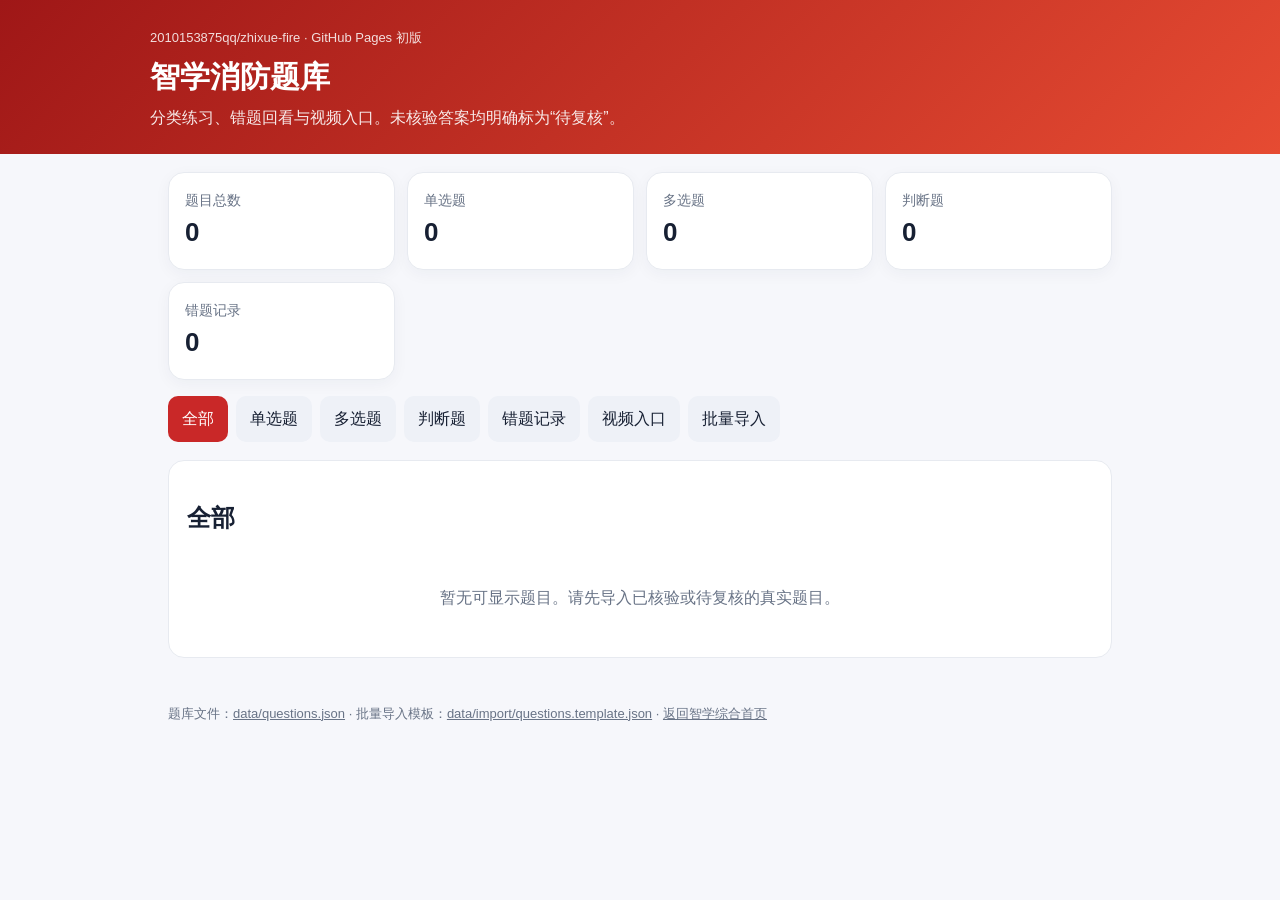
==== index.html @ 84ac68a2 "Create initial fire study GitHub Pages app" ====
<!doctype html>
<html lang="zh-CN"><head><meta charset="utf-8"><meta name="viewport" content="width=device-width,initial-scale=1,viewport-fit=cover"><title>智学消防题库</title>
<style>:root{--bg:#f6f7fb;--card:#fff;--ink:#172033;--muted:#687386;--brand:#c92828;--line:#e7eaf0;--ok:#13795b;--warn:#9a5b00}*{box-sizing:border-box}body{margin:0;background:var(--bg);color:var(--ink);font:16px/1.6 -apple-system,BlinkMacSystemFont,"Segoe UI","PingFang SC",sans-serif}header{background:linear-gradient(135deg,#9f1717,#e64b32);color:#fff;padding:28px 18px 24px}header .wrap,main{max-width:980px;margin:auto}.eyebrow{font-size:13px;opacity:.85}h1{margin:4px 0;font-size:30px}header p{margin:4px 0 0;opacity:.9}main{padding:18px}.grid{display:grid;grid-template-columns:repeat(auto-fit,minmax(180px,1fr));gap:12px}.card{background:var(--card);border:1px solid var(--line);border-radius:16px;padding:16px;box-shadow:0 4px 16px #1b27420b}.stat{font-size:26px;font-weight:700}.muted{color:var(--muted);font-size:14px}nav{display:flex;flex-wrap:wrap;gap:8px;margin:16px 0}button,.button{border:0;border-radius:10px;padding:10px 14px;background:#eef1f7;color:var(--ink);cursor:pointer;text-decoration:none;font:inherit}button.active,.button.primary{background:var(--brand);color:#fff}button:disabled{opacity:.55;cursor:not-allowed}section{margin-top:18px}.panel{background:var(--card);border:1px solid var(--line);border-radius:16px;padding:18px}.q{border-top:1px solid var(--line);padding:16px 0}.q:first-child{border-top:0}.badge{display:inline-block;border-radius:99px;padding:2px 9px;font-size:12px;background:#fff3df;color:var(--warn);margin-right:6px}.answer{margin-top:8px;color:var(--ok)}.empty{text-align:center;padding:28px;color:var(--muted)}footer{max-width:980px;margin:28px auto;padding:0 18px 30px;color:var(--muted);font-size:13px}a{color:inherit}.notice{background:#fff8e8;border:1px solid #f3dba1;border-radius:12px;padding:12px;font-size:14px}</style></head>
<body><header><div class="wrap"><div class="eyebrow">2010153875qq/zhixue-fire · GitHub Pages 初版</div><h1>智学消防题库</h1><p>分类练习、错题回看与视频入口。未核验答案均明确标为“待复核”。</p></div></header>
<main><div class="grid" id="stats"></div><nav id="nav"></nav><section id="content"></section></main>
<footer>题库文件：<a href="data/questions.json">data/questions.json</a> · 批量导入模板：<a href="data/import/questions.template.json">data/import/questions.template.json</a> · <a href="../zhixue/">返回智学综合首页</a></footer>
<script>
const KEY='zhixue_fire_questions',WRONG='zhixue_fire_wrong';const categories=[['all','全部'],['single','单选题'],['multiple','多选题'],['judge','判断题']];let questions=[],wrong=new Set(JSON.parse(localStorage.getItem(WRONG)||'[]')),mode='all';const typeLabel={single:'单选题',multiple:'多选题',judge:'判断题'};
async function load(){try{const r=await fetch('data/questions.json');const d=await r.json();questions=d.questions||[];localStorage.setItem(KEY,JSON.stringify(questions))}catch(e){questions=JSON.parse(localStorage.getItem(KEY)||'[]')}render()}
function render(){document.getElementById('stats').innerHTML=[['题目总数',questions.length],['单选题',questions.filter(q=>q.type==='single').length],['多选题',questions.filter(q=>q.type==='multiple').length],['判断题',questions.filter(q=>q.type==='judge').length],['错题记录',wrong.size]].map(x=>'<div class="card"><div class="muted">'+x[0]+'</div><div class="stat">'+x[1]+'</div></div>').join('');
document.getElementById('nav').innerHTML=categories.map(x=>'<button class="'+(mode===x[0]?'active':'')+'" data-mode="'+x[0]+'">'+x[1]+'</button>').join('')+'<button class="'+(mode==='wrong'?'active':'')+'" data-mode="wrong">错题记录</button><button class="'+(mode==='video'?'active':'')+'" data-mode="video">视频入口</button><button class="'+(mode==='import'?'active':'')+'" data-mode="import">批量导入</button>';
document.querySelectorAll('[data-mode]').forEach(b=>b.onclick=()=>{mode=b.dataset.mode;render()});const c=document.getElementById('content');if(mode==='video'){c.innerHTML='<div class="panel"><h2>视频入口</h2><p class="muted">视频文件尚未随本仓库导入。后续可将 MP4 放入 <code>videos/</code>，再在 <code>data/questions.json</code> 的 <code>videos</code> 数组登记标题和路径。</p><a class="button primary" href="videos/">打开视频目录</a></div>';return}if(mode==='import'){c.innerHTML='<div class="panel"><h2>批量导入位置</h2><p>请按模板准备 JSON，再替换仓库中的 <code>data/questions.json</code>。浏览器端暂不自动覆盖线上文件。</p><div class="notice">答案字段请使用 <code>answerStatus: "verified"</code> 或 <code>"pending_review"</code>。只有经过核验的答案才能标记 verified。</div><p><a class="button primary" href="data/import/questions.template.json">下载 JSON 模板</a></p></div>';return}let list=mode==='wrong'?questions.filter(q=>wrong.has(q.id)):mode==='all'?questions:questions.filter(q=>q.type===mode);c.innerHTML='<div class="panel"><h2>'+(mode==='wrong'?'错题记录':categories.find(x=>x[0]===mode)[1])+'</h2>'+(list.length?list.map(card).join(''):'<div class="empty">暂无可显示题目。请先导入已核验或待复核的真实题目。</div>')+'</div>';document.querySelectorAll('[data-wrong]').forEach(b=>b.onclick=()=>{const id=b.dataset.wrong;if(wrong.has(id))wrong.delete(id);else wrong.add(id);localStorage.setItem(WRONG,JSON.stringify([...wrong]));render()})}
function card(q){const status=q.answerStatus==='verified'?'<span class="badge" style="background:#e7f6ef;color:#13795b">已核验</span>':'<span class="badge">待复核</span>';const ans=q.answer?'<div class="answer">当前答案：'+q.answer+'（'+(q.answerStatus==='verified'?'已核验':'待复核，不能视为正式标准答案')+'）</div>':'<div class="muted">答案：未提供</div>';return '<article class="q"><div>'+status+'<span class="badge">'+(typeLabel[q.type]||'未分类')+'</span><strong>'+escapeHtml(q.question)+'</strong></div><div class="muted">'+(q.options||[]).map(escapeHtml).join('　')+'</div>'+ans+'<button data-wrong="'+q.id+'">'+(wrong.has(q.id)?'移出错题':'记为错题')+'</button></article>'}
function escapeHtml(s){return String(s||'').replace(/[&<>"']/g,m=>({'&':'&amp;','<':'&lt;','>':'&gt;','"':'&quot;',"'":'&#39;'}[m]))}load();
</script></body></html>
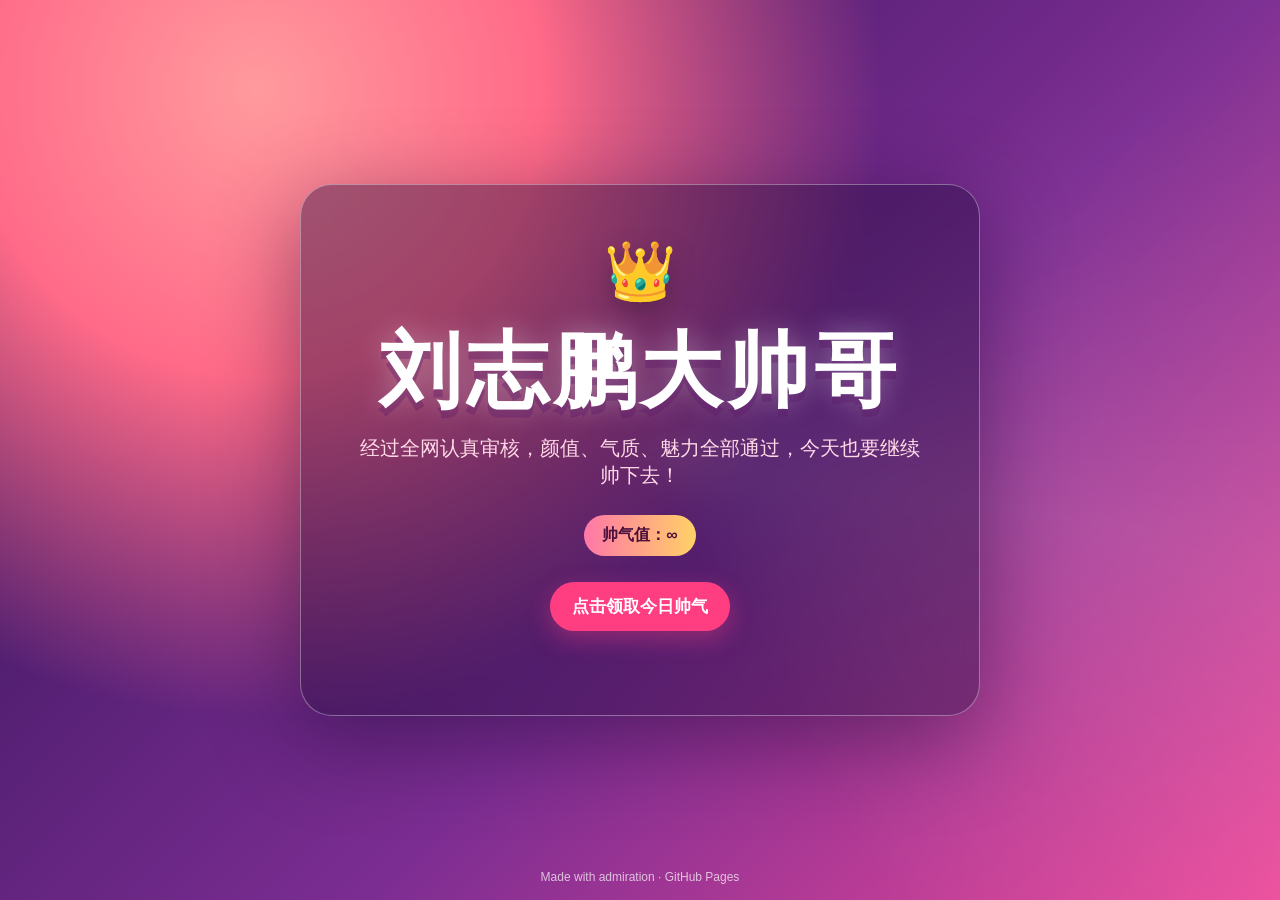
==== commit 125fc312: "Create Liu Zhipeng handsome landing page" ====
--- a/index.html
+++ b/index.html
@@ -1,15 +1,40 @@
 <!doctype html>
-<html lang="zh-CN"><head><meta charset="utf-8"><meta name="viewport" content="width=device-width,initial-scale=1,viewport-fit=cover"><title>智学消防题库</title>
-<style>:root{--bg:#f6f7fb;--card:#fff;--ink:#172033;--muted:#687386;--brand:#c92828;--line:#e7eaf0;--ok:#13795b;--warn:#9a5b00}*{box-sizing:border-box}body{margin:0;background:var(--bg);color:var(--ink);font:16px/1.6 -apple-system,BlinkMacSystemFont,"Segoe UI","PingFang SC",sans-serif}header{background:linear-gradient(135deg,#9f1717,#e64b32);color:#fff;padding:28px 18px 24px}header .wrap,main{max-width:980px;margin:auto}.eyebrow{font-size:13px;opacity:.85}h1{margin:4px 0;font-size:30px}header p{margin:4px 0 0;opacity:.9}main{padding:18px}.grid{display:grid;grid-template-columns:repeat(auto-fit,minmax(180px,1fr));gap:12px}.card{background:var(--card);border:1px solid var(--line);border-radius:16px;padding:16px;box-shadow:0 4px 16px #1b27420b}.stat{font-size:26px;font-weight:700}.muted{color:var(--muted);font-size:14px}nav{display:flex;flex-wrap:wrap;gap:8px;margin:16px 0}button,.button{border:0;border-radius:10px;padding:10px 14px;background:#eef1f7;color:var(--ink);cursor:pointer;text-decoration:none;font:inherit}button.active,.button.primary{background:var(--brand);color:#fff}button:disabled{opacity:.55;cursor:not-allowed}section{margin-top:18px}.panel{background:var(--card);border:1px solid var(--line);border-radius:16px;padding:18px}.q{border-top:1px solid var(--line);padding:16px 0}.q:first-child{border-top:0}.badge{display:inline-block;border-radius:99px;padding:2px 9px;font-size:12px;background:#fff3df;color:var(--warn);margin-right:6px}.answer{margin-top:8px;color:var(--ok)}.empty{text-align:center;padding:28px;color:var(--muted)}footer{max-width:980px;margin:28px auto;padding:0 18px 30px;color:var(--muted);font-size:13px}a{color:inherit}.notice{background:#fff8e8;border:1px solid #f3dba1;border-radius:12px;padding:12px;font-size:14px}</style></head>
-<body><header><div class="wrap"><div class="eyebrow">2010153875qq/zhixue-fire · GitHub Pages 初版</div><h1>智学消防题库</h1><p>分类练习、错题回看与视频入口。未核验答案均明确标为“待复核”。</p></div></header>
-<main><div class="grid" id="stats"></div><nav id="nav"></nav><section id="content"></section></main>
-<footer>题库文件：<a href="data/questions.json">data/questions.json</a> · 批量导入模板：<a href="data/import/questions.template.json">data/import/questions.template.json</a> · <a href="../zhixue/">返回智学综合首页</a></footer>
-<script>
-const KEY='zhixue_fire_questions',WRONG='zhixue_fire_wrong';const categories=[['all','全部'],['single','单选题'],['multiple','多选题'],['judge','判断题']];let questions=[],wrong=new Set(JSON.parse(localStorage.getItem(WRONG)||'[]')),mode='all';const typeLabel={single:'单选题',multiple:'多选题',judge:'判断题'};
-async function load(){try{const r=await fetch('data/questions.json');const d=await r.json();questions=d.questions||[];localStorage.setItem(KEY,JSON.stringify(questions))}catch(e){questions=JSON.parse(localStorage.getItem(KEY)||'[]')}render()}
-function render(){document.getElementById('stats').innerHTML=[['题目总数',questions.length],['单选题',questions.filter(q=>q.type==='single').length],['多选题',questions.filter(q=>q.type==='multiple').length],['判断题',questions.filter(q=>q.type==='judge').length],['错题记录',wrong.size]].map(x=>'<div class="card"><div class="muted">'+x[0]+'</div><div class="stat">'+x[1]+'</div></div>').join('');
-document.getElementById('nav').innerHTML=categories.map(x=>'<button class="'+(mode===x[0]?'active':'')+'" data-mode="'+x[0]+'">'+x[1]+'</button>').join('')+'<button class="'+(mode==='wrong'?'active':'')+'" data-mode="wrong">错题记录</button><button class="'+(mode==='video'?'active':'')+'" data-mode="video">视频入口</button><button class="'+(mode==='import'?'active':'')+'" data-mode="import">批量导入</button>';
-document.querySelectorAll('[data-mode]').forEach(b=>b.onclick=()=>{mode=b.dataset.mode;render()});const c=document.getElementById('content');if(mode==='video'){c.innerHTML='<div class="panel"><h2>视频入口</h2><p class="muted">视频文件尚未随本仓库导入。后续可将 MP4 放入 <code>videos/</code>，再在 <code>data/questions.json</code> 的 <code>videos</code> 数组登记标题和路径。</p><a class="button primary" href="videos/">打开视频目录</a></div>';return}if(mode==='import'){c.innerHTML='<div class="panel"><h2>批量导入位置</h2><p>请按模板准备 JSON，再替换仓库中的 <code>data/questions.json</code>。浏览器端暂不自动覆盖线上文件。</p><div class="notice">答案字段请使用 <code>answerStatus: "verified"</code> 或 <code>"pending_review"</code>。只有经过核验的答案才能标记 verified。</div><p><a class="button primary" href="data/import/questions.template.json">下载 JSON 模板</a></p></div>';return}let list=mode==='wrong'?questions.filter(q=>wrong.has(q.id)):mode==='all'?questions:questions.filter(q=>q.type===mode);c.innerHTML='<div class="panel"><h2>'+(mode==='wrong'?'错题记录':categories.find(x=>x[0]===mode)[1])+'</h2>'+(list.length?list.map(card).join(''):'<div class="empty">暂无可显示题目。请先导入已核验或待复核的真实题目。</div>')+'</div>';document.querySelectorAll('[data-wrong]').forEach(b=>b.onclick=()=>{const id=b.dataset.wrong;if(wrong.has(id))wrong.delete(id);else wrong.add(id);localStorage.setItem(WRONG,JSON.stringify([...wrong]));render()})}
-function card(q){const status=q.answerStatus==='verified'?'<span class="badge" style="background:#e7f6ef;color:#13795b">已核验</span>':'<span class="badge">待复核</span>';const ans=q.answer?'<div class="answer">当前答案：'+q.answer+'（'+(q.answerStatus==='verified'?'已核验':'待复核，不能视为正式标准答案')+'）</div>':'<div class="muted">答案：未提供</div>';return '<article class="q"><div>'+status+'<span class="badge">'+(typeLabel[q.type]||'未分类')+'</span><strong>'+escapeHtml(q.question)+'</strong></div><div class="muted">'+(q.options||[]).map(escapeHtml).join('　')+'</div>'+ans+'<button data-wrong="'+q.id+'">'+(wrong.has(q.id)?'移出错题':'记为错题')+'</button></article>'}
-function escapeHtml(s){return String(s||'').replace(/[&<>"']/g,m=>({'&':'&amp;','<':'&lt;','>':'&gt;','"':'&quot;',"'":'&#39;'}[m]))}load();
-</script></body></html>+<html lang="zh-CN">
+<head>
+  <meta charset="utf-8">
+  <meta name="viewport" content="width=device-width, initial-scale=1">
+  <title>刘志鹏大帅哥</title>
+  <style>
+    :root{--ink:#fff;--muted:#ffd9e7;--pink:#ff3d81;--violet:#6d28d9}
+    *{box-sizing:border-box}
+    body{margin:0;min-height:100vh;display:grid;place-items:center;overflow:hidden;color:var(--ink);font-family:-apple-system,BlinkMacSystemFont,"Segoe UI","PingFang SC","Microsoft YaHei",sans-serif;background:radial-gradient(circle at 20% 10%,#ff9a9e 0,#ff6a88 22%,transparent 48%),linear-gradient(135deg,#24104f,#7c2d92 58%,#ec4899)}
+    .glow{position:fixed;inset:-20%;background:conic-gradient(from 45deg,transparent,rgba(255,255,255,.12),transparent 30%);animation:spin 18s linear infinite}
+    .card{position:relative;width:min(92vw,680px);padding:52px 28px 40px;text-align:center;border:1px solid rgba(255,255,255,.35);border-radius:32px;background:rgba(32,10,60,.42);box-shadow:0 24px 90px rgba(22,4,47,.45);backdrop-filter:blur(14px)}
+    .crown{font-size:58px;filter:drop-shadow(0 8px 12px rgba(0,0,0,.25));animation:bob 2.2s ease-in-out infinite}
+    h1{margin:12px 0 8px;font-size:clamp(42px,10vw,82px);letter-spacing:.06em;text-shadow:0 8px 0 rgba(91,23,103,.35),0 0 28px rgba(255,255,255,.35)}
+    p{margin:0 auto 26px;max-width:28em;color:var(--muted);font-size:clamp(16px,3vw,20px)}
+    .badge{display:inline-block;padding:10px 18px;border-radius:999px;background:linear-gradient(90deg,#ff77a8,#ffd166);color:#4b103b;font-weight:800}
+    button{margin-top:26px;border:0;border-radius:999px;padding:13px 22px;color:#fff;background:var(--pink);font-size:17px;font-weight:700;cursor:pointer;box-shadow:0 8px 24px rgba(255,61,129,.38)}
+    button:active{transform:scale(.97)}
+    #toast{height:28px;margin-top:16px;color:#fff2b5;font-weight:700}
+    footer{position:fixed;bottom:16px;font-size:12px;color:rgba(255,255,255,.7)}
+    @keyframes bob{50%{transform:translateY(-8px) rotate(3deg)}} @keyframes spin{to{transform:rotate(360deg)}}
+  </style>
+</head>
+<body>
+  <div class="glow" aria-hidden="true"></div>
+  <main class="card">
+    <div class="crown">👑</div>
+    <h1>刘志鹏大帅哥</h1>
+    <p>经过全网认真审核，颜值、气质、魅力全部通过，今天也要继续帅下去！</p>
+    <span class="badge">帅气值：∞</span><br>
+    <button id="btn">点击领取今日帅气</button>
+    <div id="toast" aria-live="polite"></div>
+  </main>
+  <footer>Made with admiration · GitHub Pages</footer>
+  <script>
+    const lines=["帅气已到账！","魅力暴击 +10086！","今天的主角就是你！","全场最佳，实至名归！"];
+    document.getElementById("btn").onclick=()=>{document.getElementById("toast").textContent=lines[Math.floor(Math.random()*lines.length)]};
+  </script>
+</body>
+</html>
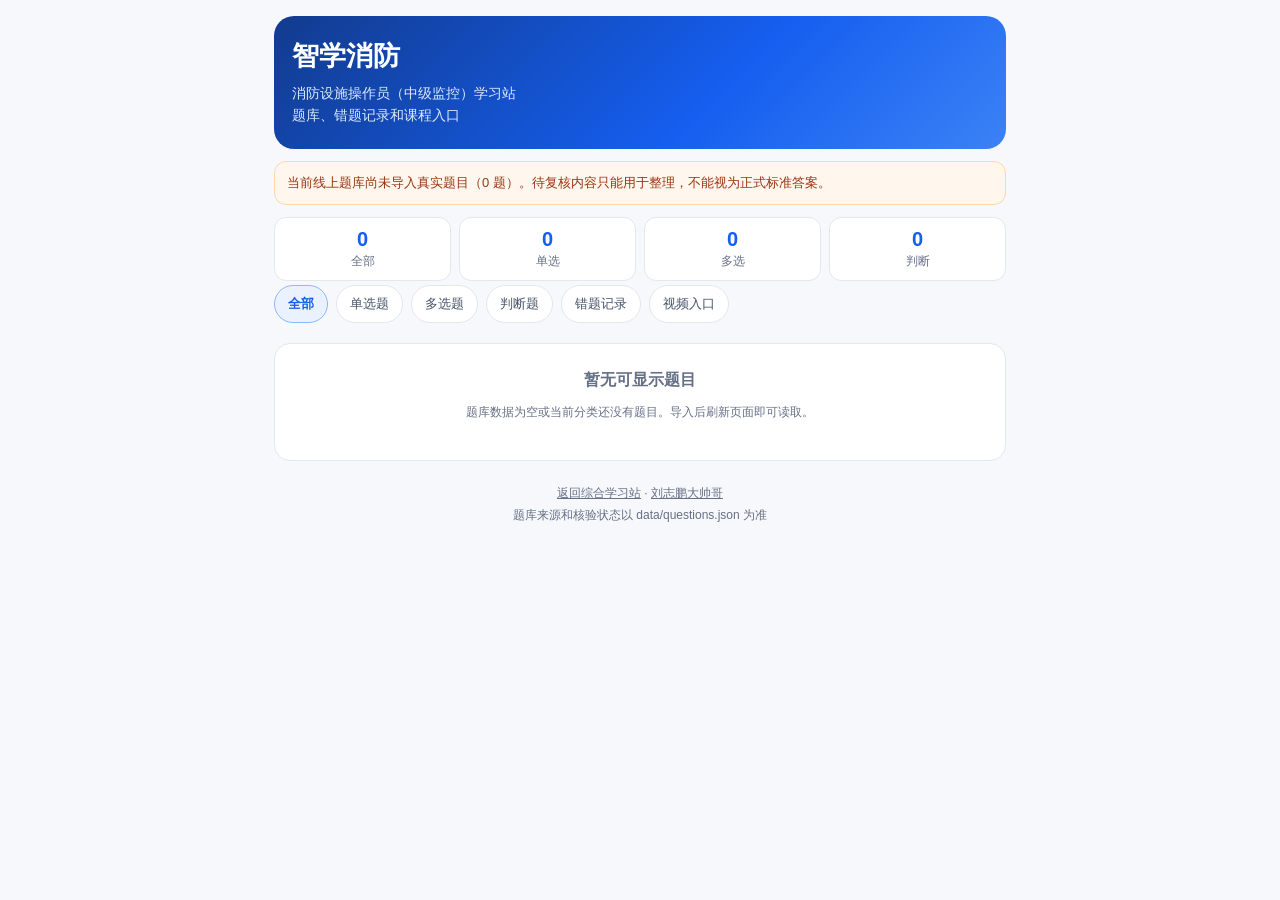
==== commit 473811b6: "Restore消防学习首页并保留个人页独立路径" ====
--- a/index.html
+++ b/index.html
@@ -1,40 +1,34 @@
 <!doctype html>
 <html lang="zh-CN">
 <head>
-  <meta charset="utf-8">
-  <meta name="viewport" content="width=device-width, initial-scale=1">
-  <title>刘志鹏大帅哥</title>
-  <style>
-    :root{--ink:#fff;--muted:#ffd9e7;--pink:#ff3d81;--violet:#6d28d9}
-    *{box-sizing:border-box}
-    body{margin:0;min-height:100vh;display:grid;place-items:center;overflow:hidden;color:var(--ink);font-family:-apple-system,BlinkMacSystemFont,"Segoe UI","PingFang SC","Microsoft YaHei",sans-serif;background:radial-gradient(circle at 20% 10%,#ff9a9e 0,#ff6a88 22%,transparent 48%),linear-gradient(135deg,#24104f,#7c2d92 58%,#ec4899)}
-    .glow{position:fixed;inset:-20%;background:conic-gradient(from 45deg,transparent,rgba(255,255,255,.12),transparent 30%);animation:spin 18s linear infinite}
-    .card{position:relative;width:min(92vw,680px);padding:52px 28px 40px;text-align:center;border:1px solid rgba(255,255,255,.35);border-radius:32px;background:rgba(32,10,60,.42);box-shadow:0 24px 90px rgba(22,4,47,.45);backdrop-filter:blur(14px)}
-    .crown{font-size:58px;filter:drop-shadow(0 8px 12px rgba(0,0,0,.25));animation:bob 2.2s ease-in-out infinite}
-    h1{margin:12px 0 8px;font-size:clamp(42px,10vw,82px);letter-spacing:.06em;text-shadow:0 8px 0 rgba(91,23,103,.35),0 0 28px rgba(255,255,255,.35)}
-    p{margin:0 auto 26px;max-width:28em;color:var(--muted);font-size:clamp(16px,3vw,20px)}
-    .badge{display:inline-block;padding:10px 18px;border-radius:999px;background:linear-gradient(90deg,#ff77a8,#ffd166);color:#4b103b;font-weight:800}
-    button{margin-top:26px;border:0;border-radius:999px;padding:13px 22px;color:#fff;background:var(--pink);font-size:17px;font-weight:700;cursor:pointer;box-shadow:0 8px 24px rgba(255,61,129,.38)}
-    button:active{transform:scale(.97)}
-    #toast{height:28px;margin-top:16px;color:#fff2b5;font-weight:700}
-    footer{position:fixed;bottom:16px;font-size:12px;color:rgba(255,255,255,.7)}
-    @keyframes bob{50%{transform:translateY(-8px) rotate(3deg)}} @keyframes spin{to{transform:rotate(360deg)}}
-  </style>
+<meta charset="utf-8"><meta name="viewport" content="width=device-width,initial-scale=1,viewport-fit=cover">
+<title>智学消防｜中级监控题库</title>
+<style>
+:root{--blue:#155eef;--ink:#172033;--muted:#667085;--line:#e4e7ec;--bg:#f6f8fc;--card:#fff;--warn:#b54708;--ok:#067647}
+*{box-sizing:border-box}body{margin:0;background:var(--bg);color:var(--ink);font-family:-apple-system,BlinkMacSystemFont,"PingFang SC","Microsoft YaHei",sans-serif}a{color:inherit}.wrap{max-width:760px;margin:auto;padding:16px 14px 42px}.hero{background:linear-gradient(135deg,#123b8e,#155eef 60%,#3b82f6);color:#fff;border-radius:20px;padding:22px 18px;margin-bottom:12px}.hero h1{font-size:27px;margin:0 0 8px}.hero p{margin:0;color:#dbeafe;font-size:14px;line-height:1.6}.notice{background:#fff7ed;border:1px solid #fed7aa;color:#9a3412;border-radius:12px;padding:11px 12px;font-size:13px;line-height:1.55;margin:12px 0}.tabs{display:flex;gap:8px;overflow:auto;padding:4px 0 10px;position:sticky;top:0;background:var(--bg);z-index:2}.tabs button,.action{border:1px solid var(--line);background:#fff;border-radius:999px;padding:9px 13px;white-space:nowrap;color:#475467}.tabs button.active{background:#eaf2ff;border-color:#8eb7ff;color:#155eef;font-weight:700}.panel,.question,.video{background:var(--card);border:1px solid var(--line);border-radius:16px;padding:16px;margin:10px 0}.stats{display:grid;grid-template-columns:repeat(4,1fr);gap:8px}.stat{background:#fff;border:1px solid var(--line);border-radius:12px;padding:10px 6px;text-align:center}.stat b{display:block;font-size:20px;color:var(--blue)}.stat span{font-size:12px;color:var(--muted)}.meta{font-size:12px;color:var(--muted);margin-bottom:9px}.qtext{font-size:17px;line-height:1.65;font-weight:650;margin:0 0 12px}.options{display:grid;gap:8px}.option{display:flex;gap:9px;align-items:flex-start;border:1px solid var(--line);border-radius:10px;padding:10px;font-size:15px;line-height:1.45}.option input{margin-top:3px;accent-color:var(--blue)}.row{display:flex;gap:8px;flex-wrap:wrap;align-items:center}.primary{border:0;background:var(--blue);color:#fff;border-radius:9px;padding:10px 14px;font-weight:700}.ghost{border:1px solid var(--line);background:#fff;border-radius:9px;padding:9px 12px}.result{margin-top:12px;border-radius:10px;padding:10px;font-size:14px;line-height:1.6}.result.ok{background:#ecfdf3;color:var(--ok)}.result.bad{background:#fff1f2;color:#b42318}.result.pending{background:#fffaeb;color:var(--warn)}.empty{text-align:center;color:var(--muted);padding:26px 10px}.small{font-size:12px;color:var(--muted);line-height:1.6}.video strong{display:block;margin-bottom:6px}.video a{display:inline-block;margin-top:8px;color:var(--blue);font-size:14px}.footer{margin-top:22px;color:var(--muted);font-size:12px;text-align:center;line-height:1.8}
+</style>
 </head>
 <body>
-  <div class="glow" aria-hidden="true"></div>
-  <main class="card">
-    <div class="crown">👑</div>
-    <h1>刘志鹏大帅哥</h1>
-    <p>经过全网认真审核，颜值、气质、魅力全部通过，今天也要继续帅下去！</p>
-    <span class="badge">帅气值：∞</span><br>
-    <button id="btn">点击领取今日帅气</button>
-    <div id="toast" aria-live="polite"></div>
-  </main>
-  <footer>Made with admiration · GitHub Pages</footer>
-  <script>
-    const lines=["帅气已到账！","魅力暴击 +10086！","今天的主角就是你！","全场最佳，实至名归！"];
-    document.getElementById("btn").onclick=()=>{document.getElementById("toast").textContent=lines[Math.floor(Math.random()*lines.length)]};
-  </script>
-</body>
-</html>+<div class="wrap">
+<header class="hero"><h1>智学消防</h1><p>消防设施操作员（中级监控）学习站<br>题库、错题记录和课程入口</p></header>
+<div class="notice">当前线上题库尚未导入真实题目（0 题）。待复核内容只能用于整理，不能视为正式标准答案。</div>
+<section class="stats" aria-label="题库统计"><div class="stat"><b id="allCount">0</b><span>全部</span></div><div class="stat"><b id="singleCount">0</b><span>单选</span></div><div class="stat"><b id="multipleCount">0</b><span>多选</span></div><div class="stat"><b id="judgeCount">0</b><span>判断</span></div></section>
+<nav class="tabs" aria-label="题型导航"><button class="active" data-filter="all">全部</button><button data-filter="single">单选题</button><button data-filter="multiple">多选题</button><button data-filter="judge">判断题</button><button data-filter="wrong">错题记录</button><button data-filter="videos">视频入口</button></nav>
+<main id="content"></main>
+<footer class="footer"><a href="https://2010153875qq.github.io/zhixue/">返回综合学习站</a> · <a href="liuzhipeng/">刘志鹏大帅哥</a><br>题库来源和核验状态以 data/questions.json 为准</footer>
+</div>
+<script>
+const wrongKey='zhixue-fire-wrong';let db={questions:[],videos:[]};let current='all';let wrong=new Set(JSON.parse(localStorage.getItem(wrongKey)||'[]'));
+const labels={single:'单选题',multiple:'多选题',judge:'判断题'};
+function saveWrong(){localStorage.setItem(wrongKey,JSON.stringify([...wrong]))}
+function esc(v){return String(v??'').replace(/[&<>"']/g,m=>({'&':'&amp;','<':'&lt;','>':'&gt;','"':'&quot;',"'":'&#39;'}[m]))}
+function answerText(q){return Array.isArray(q.answer)?q.answer.join('、'):String(q.answer??'')}
+function renderStats(){for(const [id,n] of [['allCount',db.questions.length],['singleCount',db.questions.filter(q=>q.type==='single').length],['multipleCount',db.questions.filter(q=>q.type==='multiple').length],['judgeCount',db.questions.filter(q=>q.type==='judge').length]])document.getElementById(id).textContent=n}
+function render(){if(current==='videos')return renderVideos();let qs=current==='wrong'?db.questions.filter(q=>wrong.has(q.id)):current==='all'?db.questions:db.questions.filter(q=>q.type===current);const root=document.getElementById('content');if(!qs.length){root.innerHTML='<section class="panel empty"><strong>'+ (current==='wrong'?'暂无错题记录':'暂无可显示题目')+'</strong><p class="small">题库数据为空或当前分类还没有题目。导入后刷新页面即可读取。</p></section>';return}root.innerHTML=qs.map(q=>card(q)).join('');root.querySelectorAll('.question').forEach(el=>{el.querySelector('.submit').onclick=()=>check(el,db.questions.find(q=>q.id===el.dataset.id));el.querySelector('.mark').onclick=()=>{wrong.add(el.dataset.id);saveWrong();el.querySelector('.mark').textContent='已加入错题';}})}
+function card(q){const opts=(q.options||[]).map((o,i)=>`<label class="option"><input type="${q.type==='multiple'?'checkbox':'radio'}" name="q-${esc(q.id)}" value="${esc(String.fromCharCode(65+i))}"><span>${esc(o)}</span></label>`).join('');const state=q.answerStatus==='pending_review'?'待复核':'已核验';return `<article class="question" data-id="${esc(q.id)}"><div class="meta">${esc(labels[q.type]||q.type||'未分类')} · ${esc(q.category||'消防学习')} · 状态：${state}</div><p class="qtext">${esc(q.question||'未填写题干')}</p><div class="options">${opts||'<span class="small">暂无选项</span>'}</div><div class="row" style="margin-top:12px"><button class="primary submit">提交答案</button><button class="ghost mark">加入错题</button></div><div class="result" hidden></div></article>`}
+function check(el,q){const picked=[...el.querySelectorAll('input:checked')].map(x=>x.value).sort();const correct=(Array.isArray(q.answer)?q.answer.map(String).sort():[String(q.answer||'').trim()]).sort();const box=el.querySelector('.result');box.hidden=false;if(q.answerStatus==='pending_review'){box.className='result pending';box.innerHTML='本题答案状态为“待复核”，不能据此判定对错。'+(q.reviewNote?'<br>'+esc(q.reviewNote):'');wrong.add(q.id);saveWrong();return}const ok=JSON.stringify(picked)===JSON.stringify(correct);box.className='result '+(ok?'ok':'bad');box.innerHTML=(ok?'回答正确。':'回答不正确。')+' 正式答案：'+esc(answerText(q))+(q.explanation?'<br>解析：'+esc(q.explanation):'');if(!ok){wrong.add(q.id);saveWrong()}}
+function renderVideos(){const root=document.getElementById('content');const vs=db.videos||[];if(!vs.length){root.innerHTML='<section class="panel empty"><strong>暂无视频课程</strong><p class="small">videos/ 目录当前没有 MP4。上传后在 data/questions.json 的 videos 数组填写路径。</p></section>';return}root.innerHTML=vs.map(v=>`<article class="video"><strong>${esc(v.title||'未命名视频')}</strong><span class="small">${v.status==='not_uploaded'?'尚未上传视频文件':'课程入口'}</span>${v.status==='not_uploaded'?'':'<a href="'+esc(v.path||'#')+'">打开视频</a>'}</article>`).join('')}
+document.querySelectorAll('.tabs button').forEach(b=>b.onclick=()=>{document.querySelectorAll('.tabs button').forEach(x=>x.classList.remove('active'));b.classList.add('active');current=b.dataset.filter;render()});
+fetch('data/questions.json',{cache:'no-store'}).then(r=>r.ok?r.json():Promise.reject()).then(x=>{db=x||{};db.questions=Array.isArray(db.questions)?db.questions:[];db.videos=Array.isArray(db.videos)?db.videos:[];renderStats();render()}).catch(()=>{document.getElementById('content').innerHTML='<section class="panel empty"><strong>题库文件加载失败</strong><p class="small">请确认 GitHub Pages 已发布 main 分支根目录，且 data/questions.json 路径存在。</p></section>'});
+</script>
+</body></html>
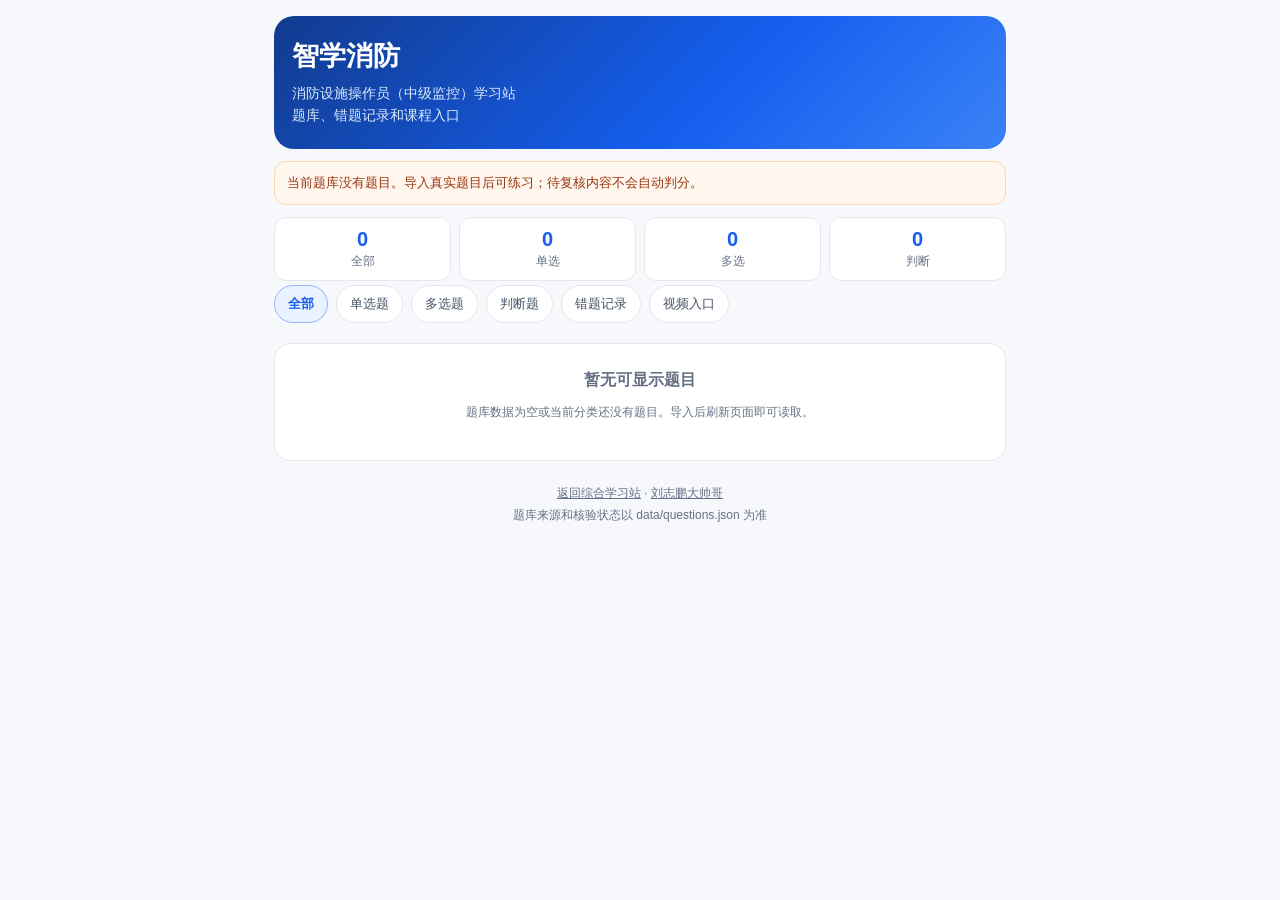
==== commit 9380f8ff: "Prevent grading unverified or malformed answers" ====
--- a/index.html
+++ b/index.html
@@ -11,7 +11,7 @@
 <body>
 <div class="wrap">
 <header class="hero"><h1>智学消防</h1><p>消防设施操作员（中级监控）学习站<br>题库、错题记录和课程入口</p></header>
-<div class="notice">当前线上题库尚未导入真实题目（0 题）。待复核内容只能用于整理，不能视为正式标准答案。</div>
+<div class="notice" id="bankNotice" role="status">正在读取题库。待复核内容不能作为正式标准答案。</div>
 <section class="stats" aria-label="题库统计"><div class="stat"><b id="allCount">0</b><span>全部</span></div><div class="stat"><b id="singleCount">0</b><span>单选</span></div><div class="stat"><b id="multipleCount">0</b><span>多选</span></div><div class="stat"><b id="judgeCount">0</b><span>判断</span></div></section>
 <nav class="tabs" aria-label="题型导航"><button class="active" data-filter="all">全部</button><button data-filter="single">单选题</button><button data-filter="multiple">多选题</button><button data-filter="judge">判断题</button><button data-filter="wrong">错题记录</button><button data-filter="videos">视频入口</button></nav>
 <main id="content"></main>
@@ -22,13 +22,47 @@
 const labels={single:'单选题',multiple:'多选题',judge:'判断题'};
 function saveWrong(){localStorage.setItem(wrongKey,JSON.stringify([...wrong]))}
 function esc(v){return String(v??'').replace(/[&<>"']/g,m=>({'&':'&amp;','<':'&lt;','>':'&gt;','"':'&quot;',"'":'&#39;'}[m]))}
-function answerText(q){return Array.isArray(q.answer)?q.answer.join('、'):String(q.answer??'')}
-function renderStats(){for(const [id,n] of [['allCount',db.questions.length],['singleCount',db.questions.filter(q=>q.type==='single').length],['multipleCount',db.questions.filter(q=>q.type==='multiple').length],['judgeCount',db.questions.filter(q=>q.type==='judge').length]])document.getElementById(id).textContent=n}
+// Only explicitly verified questions with a usable answer can be graded.
+// This validates the data format, not whether a source answer is factually correct.
+function validatedAnswer(q){
+  if(!q||q.answerStatus!=='verified'||!['single','multiple','judge'].includes(q.type))return null;
+  if(!Array.isArray(q.options)||q.options.length<2||q.options.length>26||q.options.some(o=>typeof o!=='string'||!o.trim()))return null;
+  if(q.type==='judge'&&q.options.length!==2)return null;
+  const raw=Array.isArray(q.answer)?q.answer:[q.answer];
+  if(raw.some(a=>typeof a!=='string'))return null;
+  const answer=raw.map(a=>a.trim().toUpperCase());
+  if(!answer.length||new Set(answer).size!==answer.length)return null;
+  if(q.type==='multiple'?answer.length<2:answer.length!==1)return null;
+  if(answer.some(a=>!/^[A-Z]$/.test(a)||a.charCodeAt(0)-65>=q.options.length))return null;
+  return answer.sort();
+}
+function renderStats(){
+  for(const [id,n] of [['allCount',db.questions.length],['singleCount',db.questions.filter(q=>q.type==='single').length],['multipleCount',db.questions.filter(q=>q.type==='multiple').length],['judgeCount',db.questions.filter(q=>q.type==='judge').length]])document.getElementById(id).textContent=n;
+  const total=db.questions.length;
+  const gradable=db.questions.filter(q=>validatedAnswer(q)!==null).length;
+  document.getElementById('bankNotice').textContent=total
+    ? `已读取 ${total} 题；${gradable} 题具备判分条件，${total-gradable} 题待复核或数据有误。未核验题目不会自动判分。`
+    : '当前题库没有题目。导入真实题目后可练习；待复核内容不会自动判分。';
+}
 function render(){if(current==='videos')return renderVideos();let qs=current==='wrong'?db.questions.filter(q=>wrong.has(q.id)):current==='all'?db.questions:db.questions.filter(q=>q.type===current);const root=document.getElementById('content');if(!qs.length){root.innerHTML='<section class="panel empty"><strong>'+ (current==='wrong'?'暂无错题记录':'暂无可显示题目')+'</strong><p class="small">题库数据为空或当前分类还没有题目。导入后刷新页面即可读取。</p></section>';return}root.innerHTML=qs.map(q=>card(q)).join('');root.querySelectorAll('.question').forEach(el=>{el.querySelector('.submit').onclick=()=>check(el,db.questions.find(q=>q.id===el.dataset.id));el.querySelector('.mark').onclick=()=>{wrong.add(el.dataset.id);saveWrong();el.querySelector('.mark').textContent='已加入错题';}})}
-function card(q){const opts=(q.options||[]).map((o,i)=>`<label class="option"><input type="${q.type==='multiple'?'checkbox':'radio'}" name="q-${esc(q.id)}" value="${esc(String.fromCharCode(65+i))}"><span>${esc(o)}</span></label>`).join('');const state=q.answerStatus==='pending_review'?'待复核':'已核验';return `<article class="question" data-id="${esc(q.id)}"><div class="meta">${esc(labels[q.type]||q.type||'未分类')} · ${esc(q.category||'消防学习')} · 状态：${state}</div><p class="qtext">${esc(q.question||'未填写题干')}</p><div class="options">${opts||'<span class="small">暂无选项</span>'}</div><div class="row" style="margin-top:12px"><button class="primary submit">提交答案</button><button class="ghost mark">加入错题</button></div><div class="result" hidden></div></article>`}
-function check(el,q){const picked=[...el.querySelectorAll('input:checked')].map(x=>x.value).sort();const correct=(Array.isArray(q.answer)?q.answer.map(String).sort():[String(q.answer||'').trim()]).sort();const box=el.querySelector('.result');box.hidden=false;if(q.answerStatus==='pending_review'){box.className='result pending';box.innerHTML='本题答案状态为“待复核”，不能据此判定对错。'+(q.reviewNote?'<br>'+esc(q.reviewNote):'');wrong.add(q.id);saveWrong();return}const ok=JSON.stringify(picked)===JSON.stringify(correct);box.className='result '+(ok?'ok':'bad');box.innerHTML=(ok?'回答正确。':'回答不正确。')+' 正式答案：'+esc(answerText(q))+(q.explanation?'<br>解析：'+esc(q.explanation):'');if(!ok){wrong.add(q.id);saveWrong()}}
+function card(q){const opts=(Array.isArray(q.options)?q.options:[]).map((o,i)=>`<label class="option"><input type="${q.type==='multiple'?'checkbox':'radio'}" name="q-${esc(q.id)}" value="${esc(String.fromCharCode(65+i))}"><span>${esc(o)}</span></label>`).join('');const state=validatedAnswer(q)!==null?'已标记核验':'待复核';return `<article class="question" data-id="${esc(q.id)}"><div class="meta">${esc(labels[q.type]||q.type||'未分类')} · ${esc(q.category||'消防学习')} · 状态：${state}</div><p class="qtext">${esc(q.question||'未填写题干')}</p><div class="options">${opts||'<span class="small">暂无选项</span>'}</div><div class="row" style="margin-top:12px"><button class="primary submit">提交答案</button><button class="ghost mark">加入错题</button></div><div class="result" hidden></div></article>`}
+function check(el,q){
+  const picked=[...el.querySelectorAll('input:checked')].map(x=>x.value).sort();
+  const correct=validatedAnswer(q);
+  const box=el.querySelector('.result');box.hidden=false;
+  if(correct===null){
+    box.className='result pending';
+    box.innerHTML='本题待复核或答案格式有误，暂不判定对错。'+(q&&q.reviewNote?'<br>'+esc(q.reviewNote):'');
+    return;
+  }
+  if(!picked.length){box.className='result pending';box.textContent='请先选择答案，再提交。';return}
+  const ok=JSON.stringify(picked)===JSON.stringify(correct);
+  box.className='result '+(ok?'ok':'bad');
+  box.innerHTML=(ok?'回答正确。':'回答不正确。')+' 标记的答案：'+esc(correct.join('、'))+(q.explanation?'<br>解析：'+esc(q.explanation):'');
+  if(!ok){wrong.add(q.id);saveWrong()}
+}
 function renderVideos(){const root=document.getElementById('content');const vs=db.videos||[];if(!vs.length){root.innerHTML='<section class="panel empty"><strong>暂无视频课程</strong><p class="small">videos/ 目录当前没有 MP4。上传后在 data/questions.json 的 videos 数组填写路径。</p></section>';return}root.innerHTML=vs.map(v=>`<article class="video"><strong>${esc(v.title||'未命名视频')}</strong><span class="small">${v.status==='not_uploaded'?'尚未上传视频文件':'课程入口'}</span>${v.status==='not_uploaded'?'':'<a href="'+esc(v.path||'#')+'">打开视频</a>'}</article>`).join('')}
 document.querySelectorAll('.tabs button').forEach(b=>b.onclick=()=>{document.querySelectorAll('.tabs button').forEach(x=>x.classList.remove('active'));b.classList.add('active');current=b.dataset.filter;render()});
-fetch('data/questions.json',{cache:'no-store'}).then(r=>r.ok?r.json():Promise.reject()).then(x=>{db=x||{};db.questions=Array.isArray(db.questions)?db.questions:[];db.videos=Array.isArray(db.videos)?db.videos:[];renderStats();render()}).catch(()=>{document.getElementById('content').innerHTML='<section class="panel empty"><strong>题库文件加载失败</strong><p class="small">请确认 GitHub Pages 已发布 main 分支根目录，且 data/questions.json 路径存在。</p></section>'});
+fetch('data/questions.json',{cache:'no-store'}).then(r=>r.ok?r.json():Promise.reject()).then(x=>{db=x||{};db.questions=Array.isArray(db.questions)?db.questions:[];db.videos=Array.isArray(db.videos)?db.videos:[];renderStats();render()}).catch(()=>{document.getElementById('bankNotice').textContent='题库加载失败，暂时无法确认题目数量。';for(const id of ['allCount','singleCount','multipleCount','judgeCount'])document.getElementById(id).textContent='—';document.getElementById('content').innerHTML='<section class="panel empty"><strong>题库文件加载失败</strong><p class="small">请确认 GitHub Pages 已发布 main 分支根目录，且 data/questions.json 路径存在。</p></section>'});
 </script>
 </body></html>
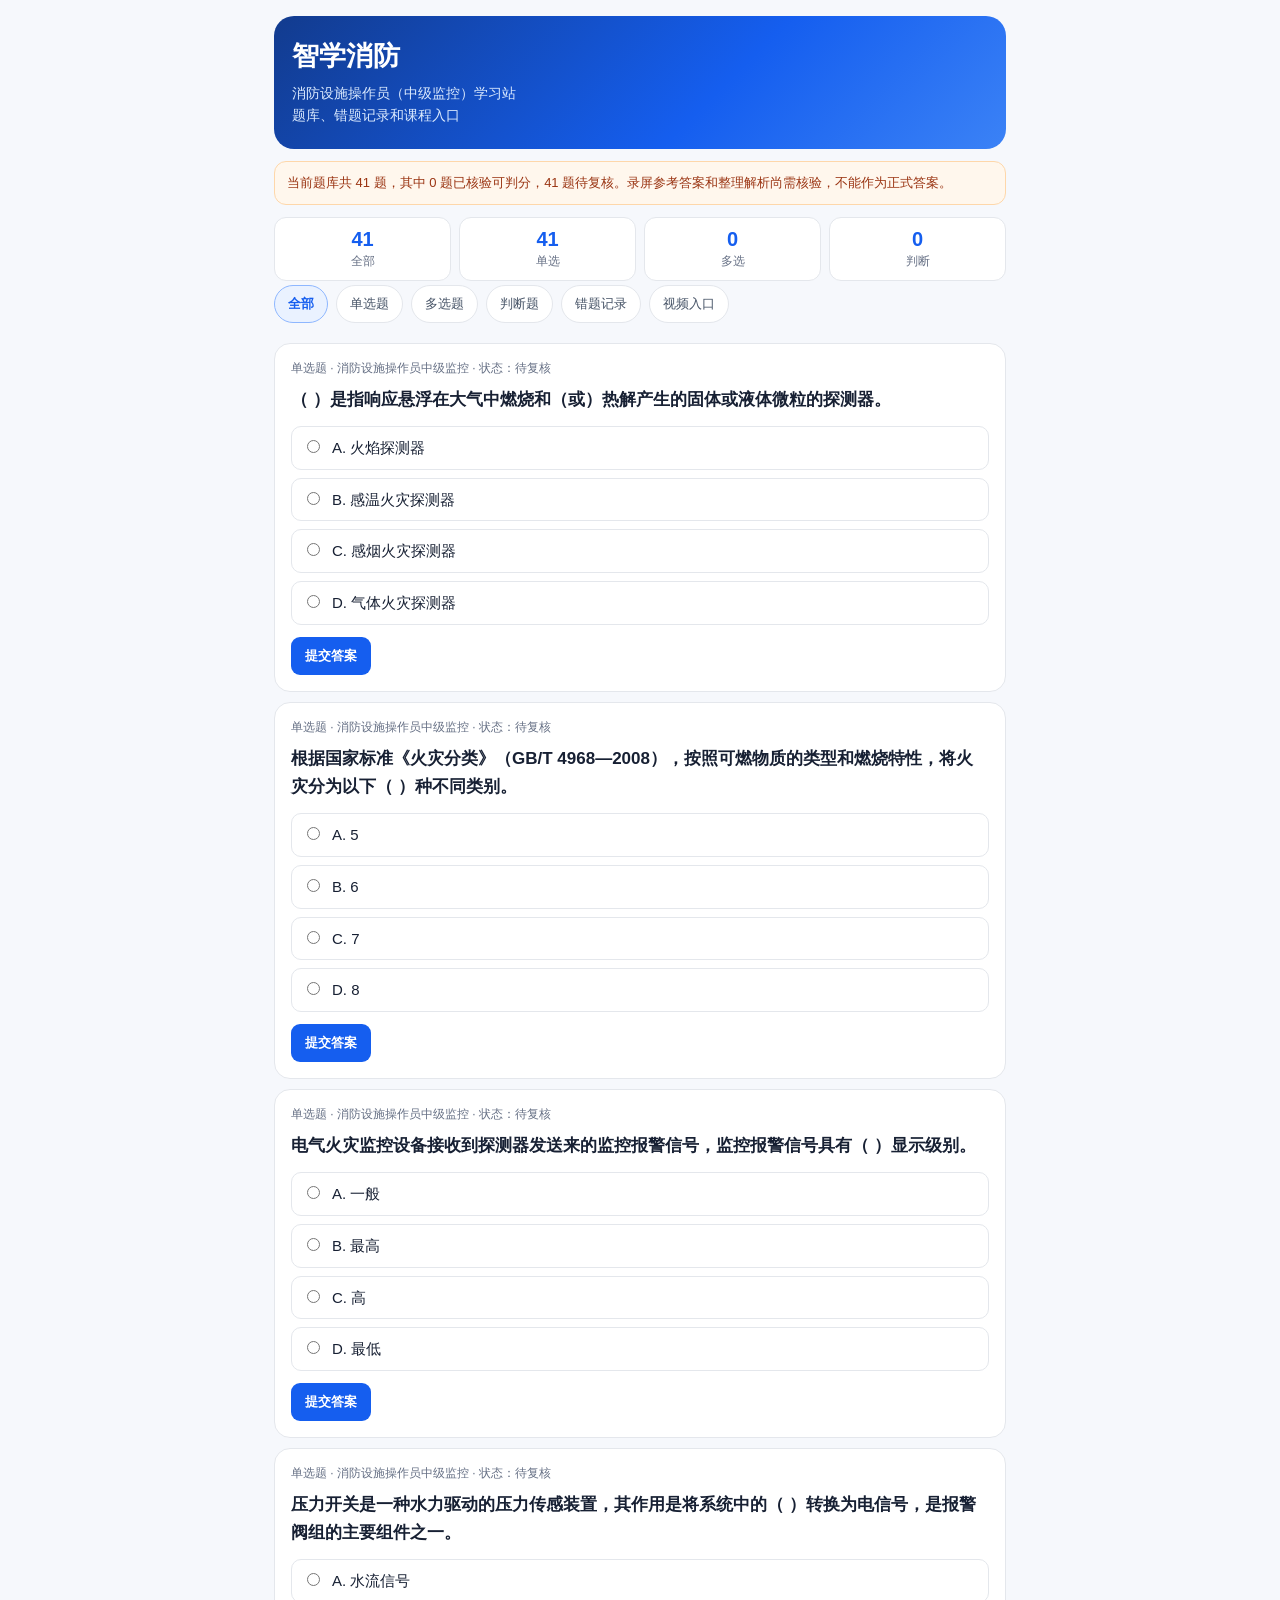
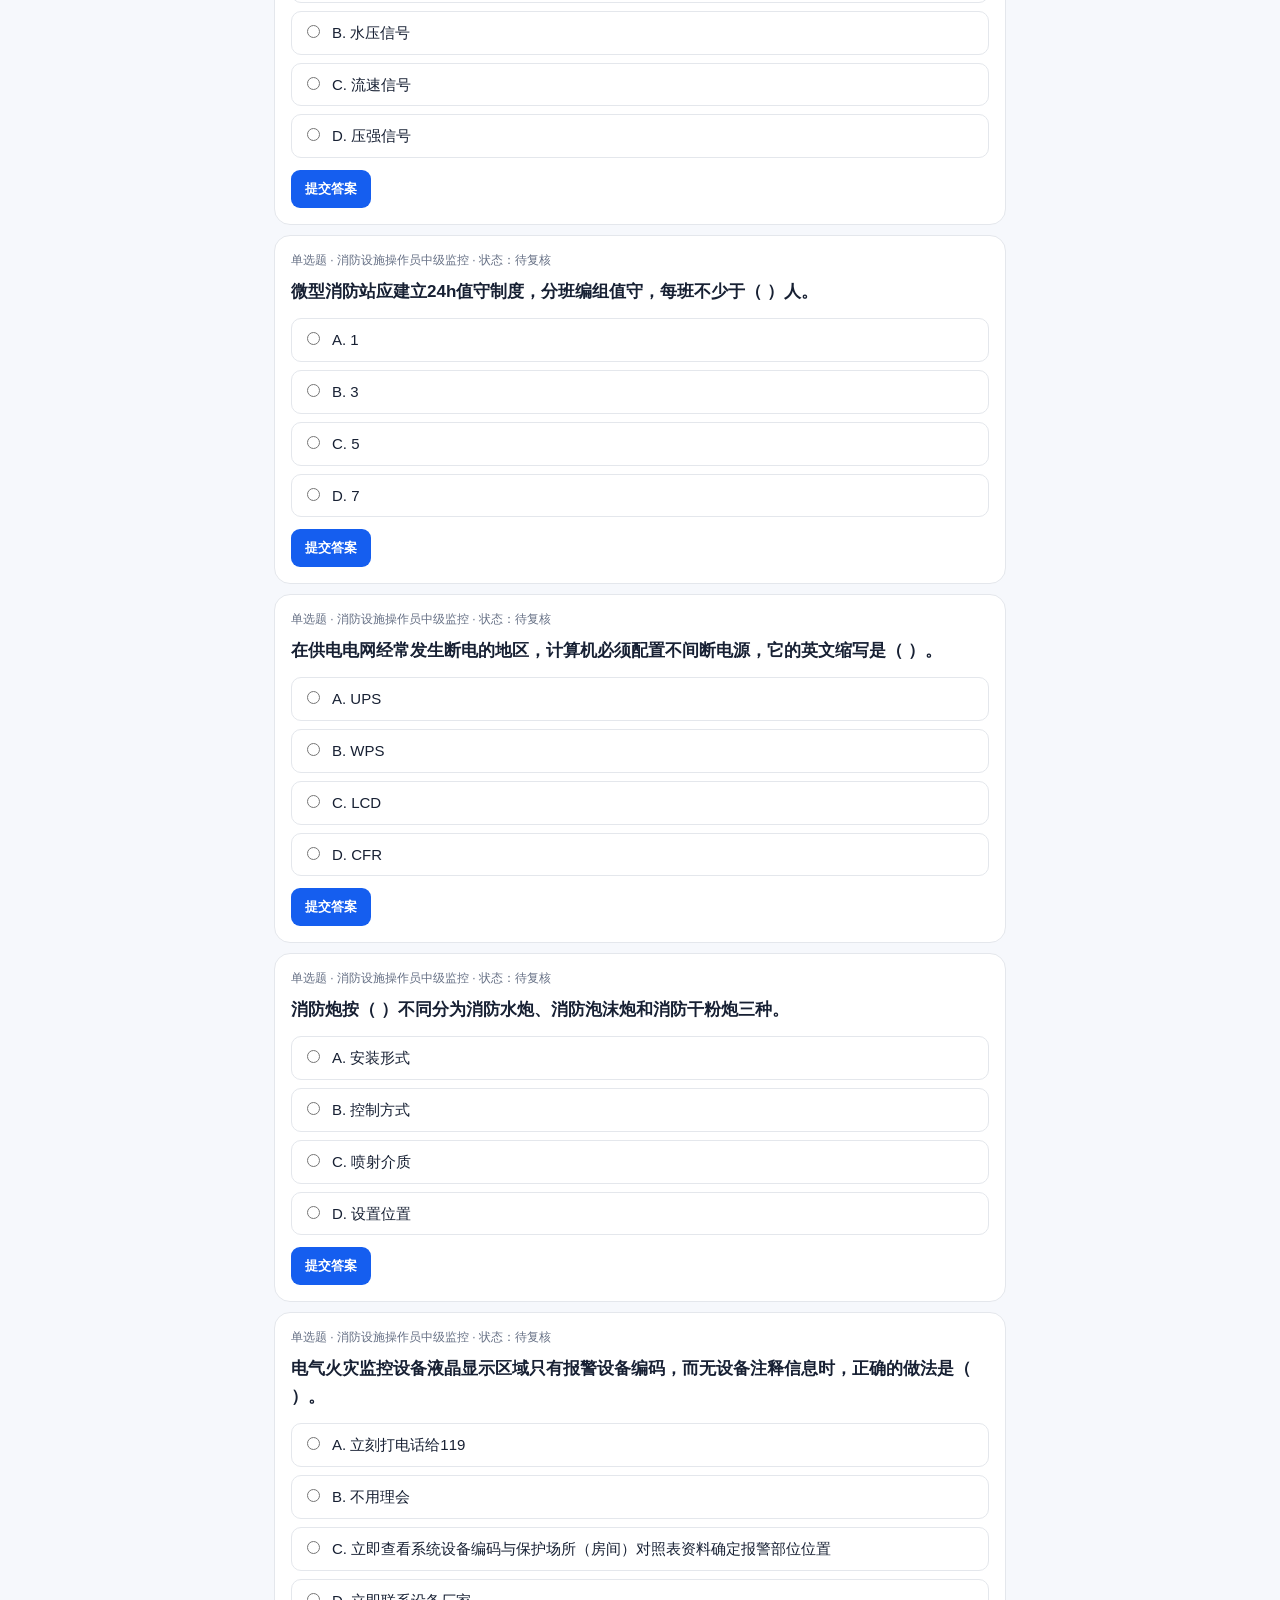
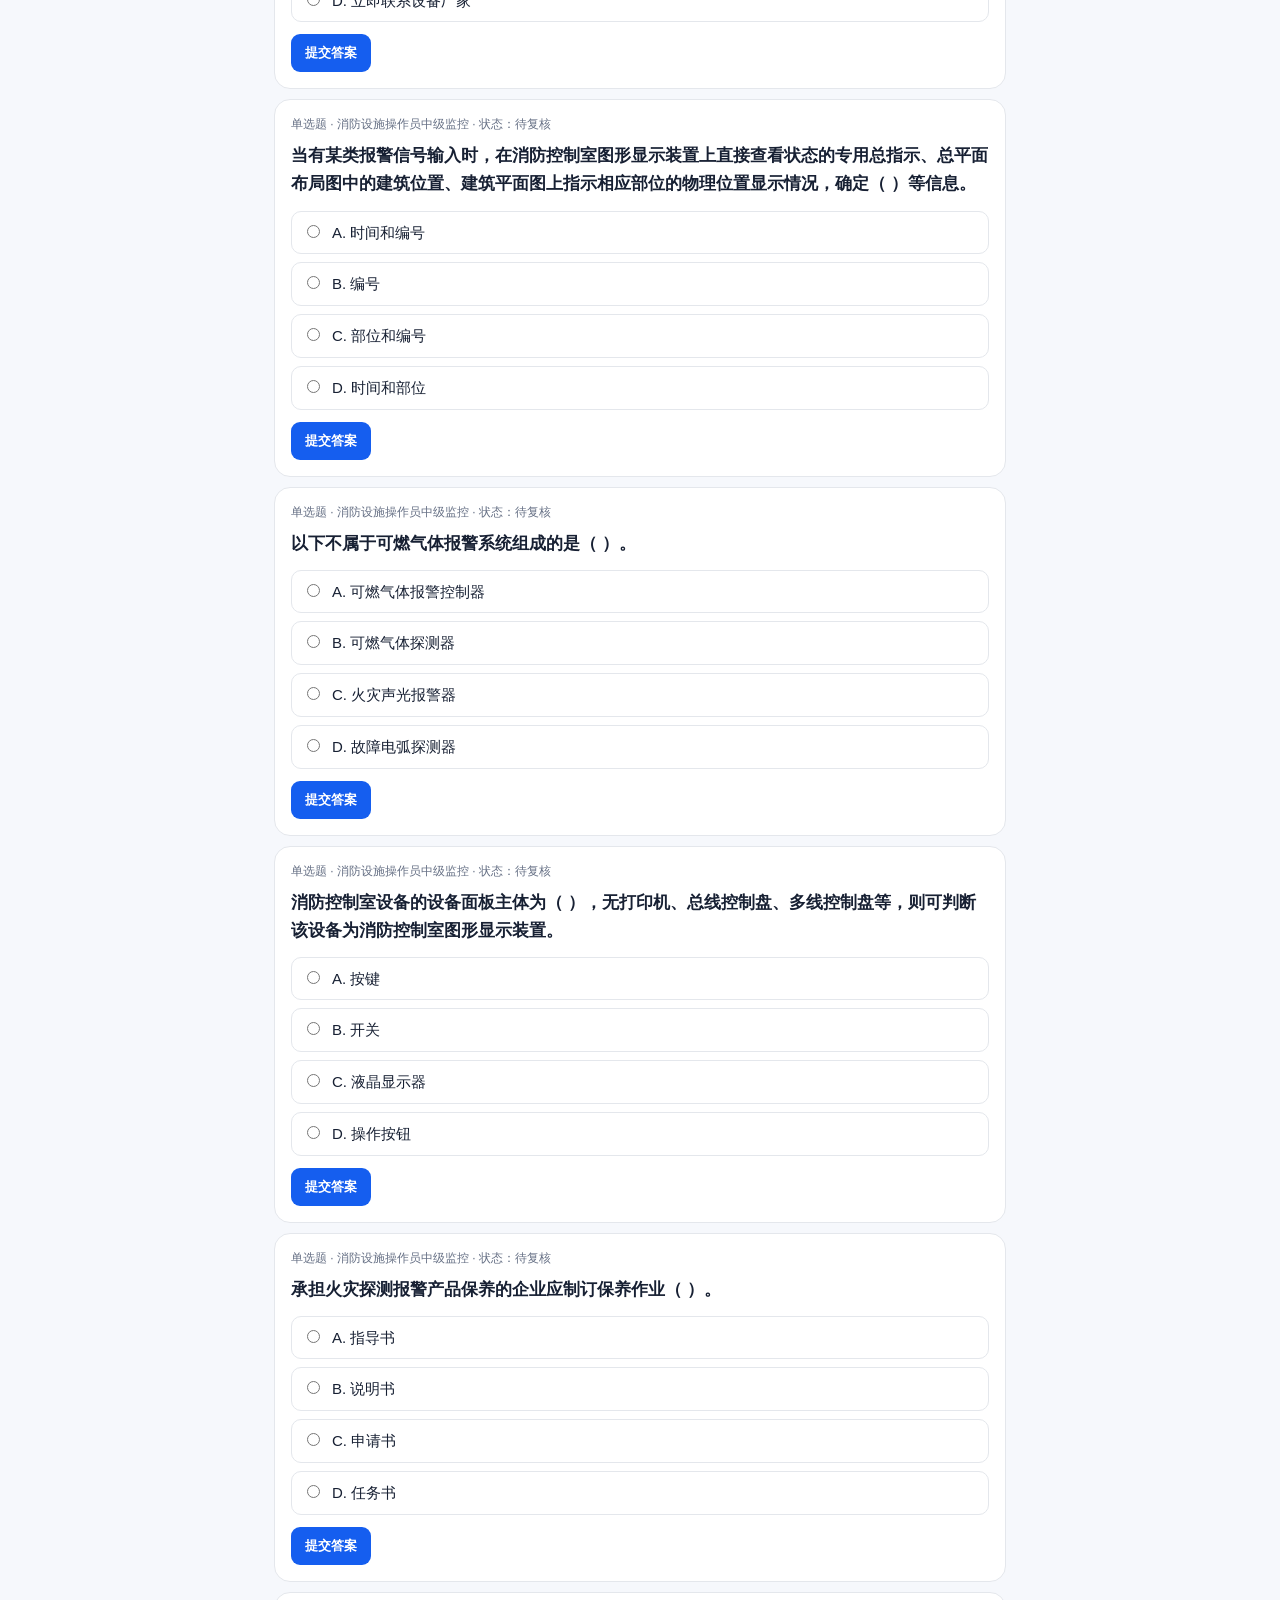
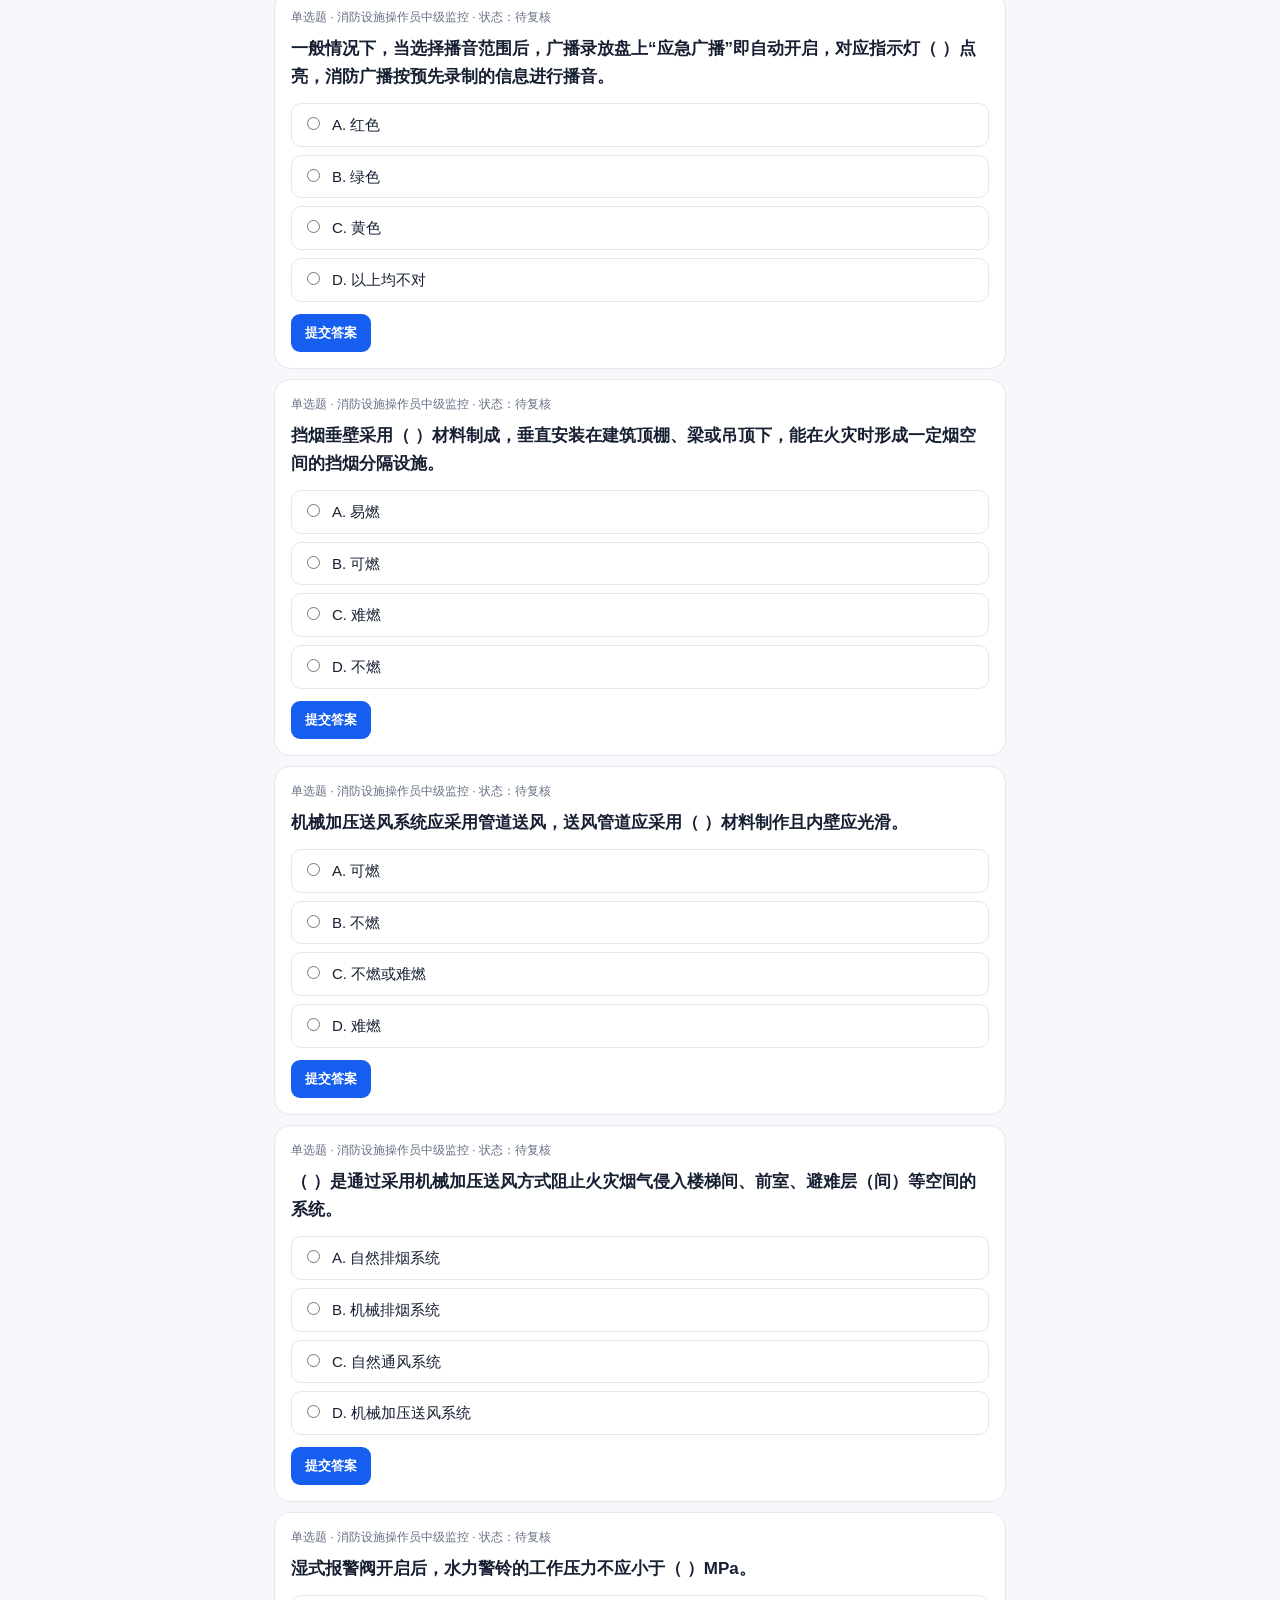
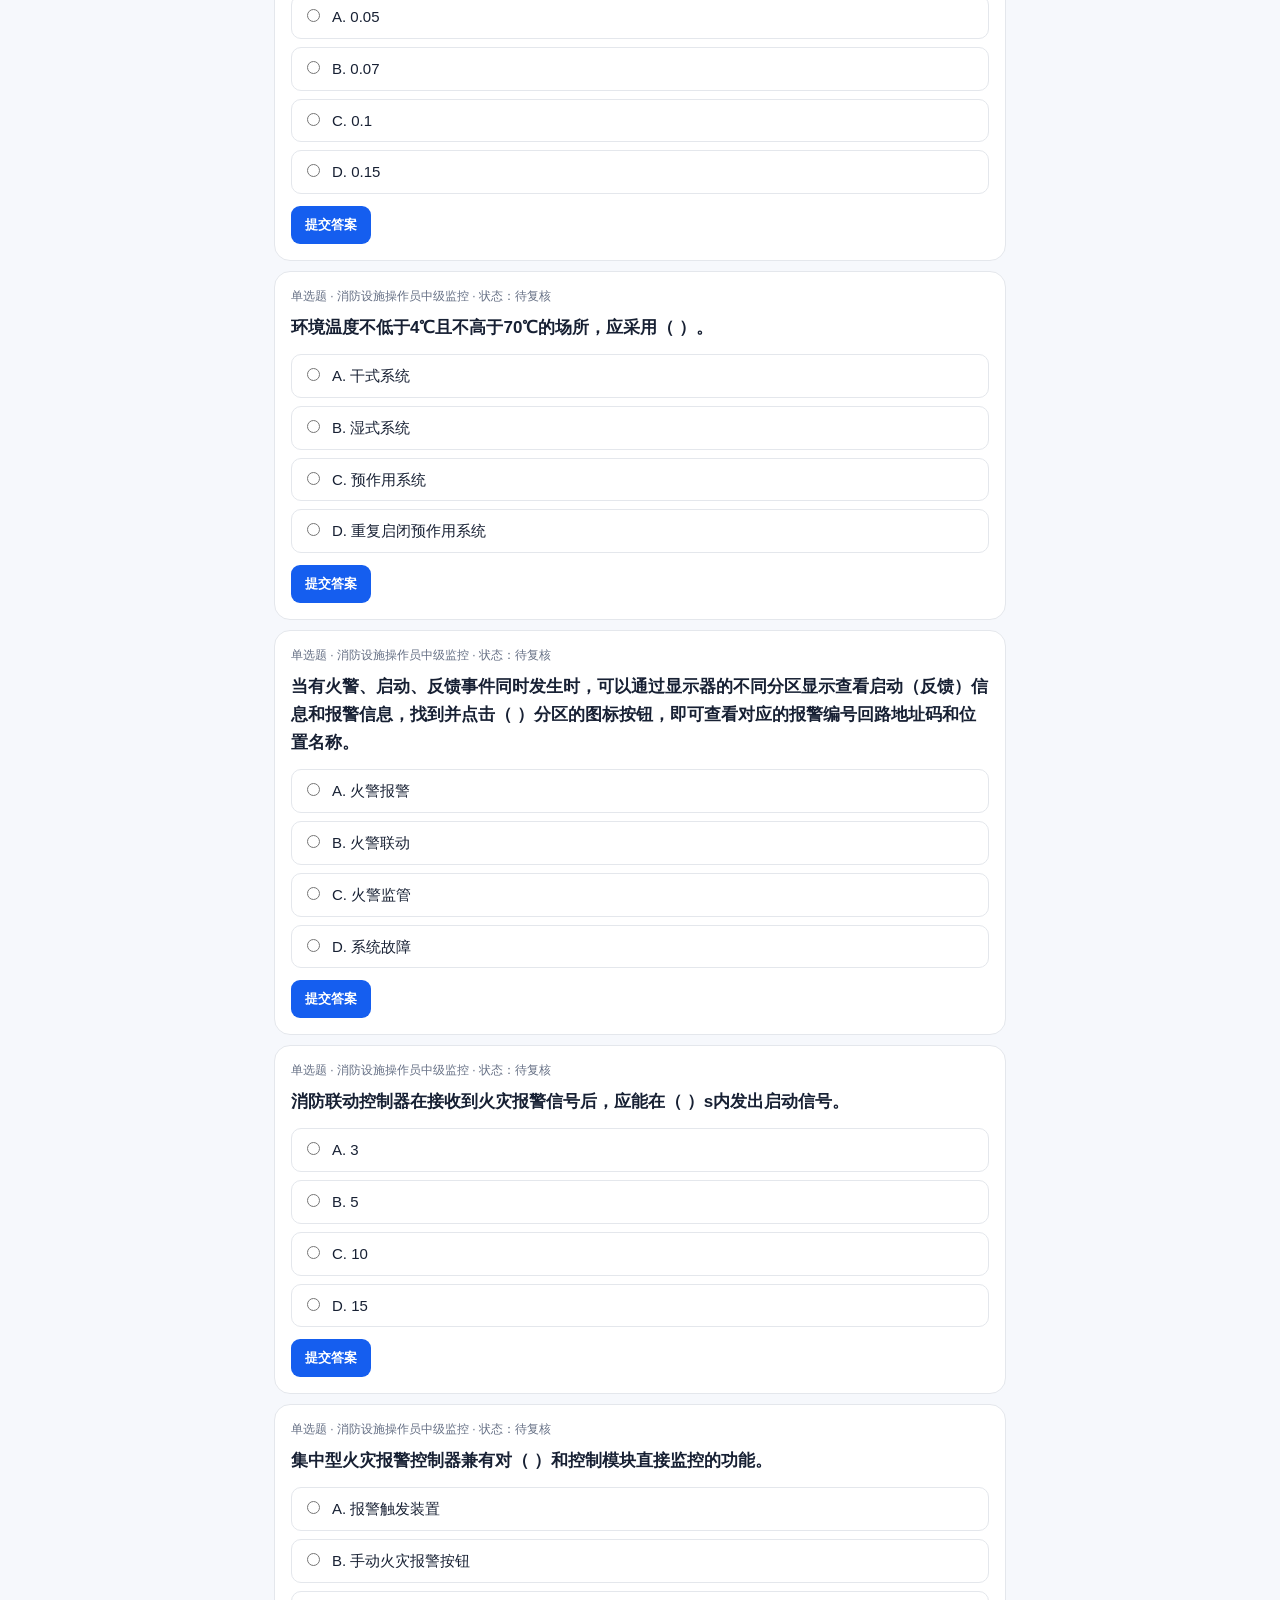
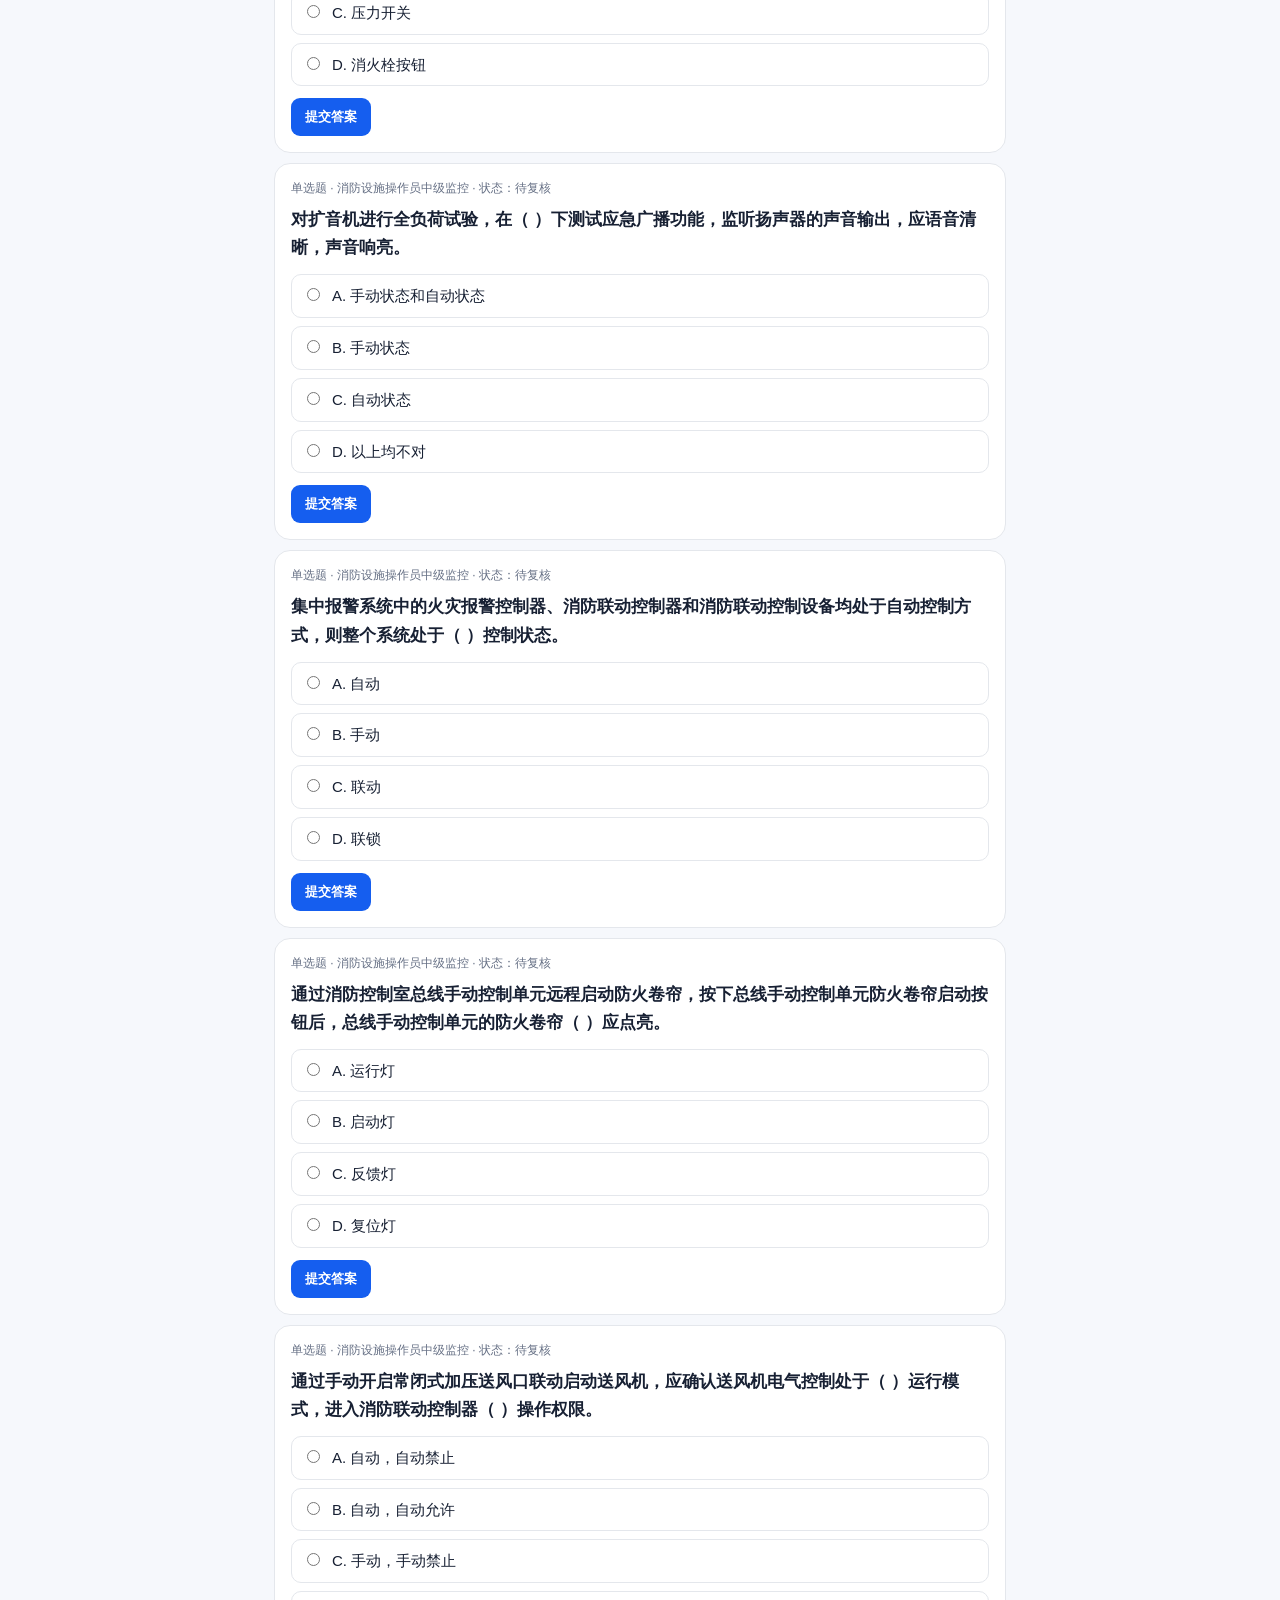
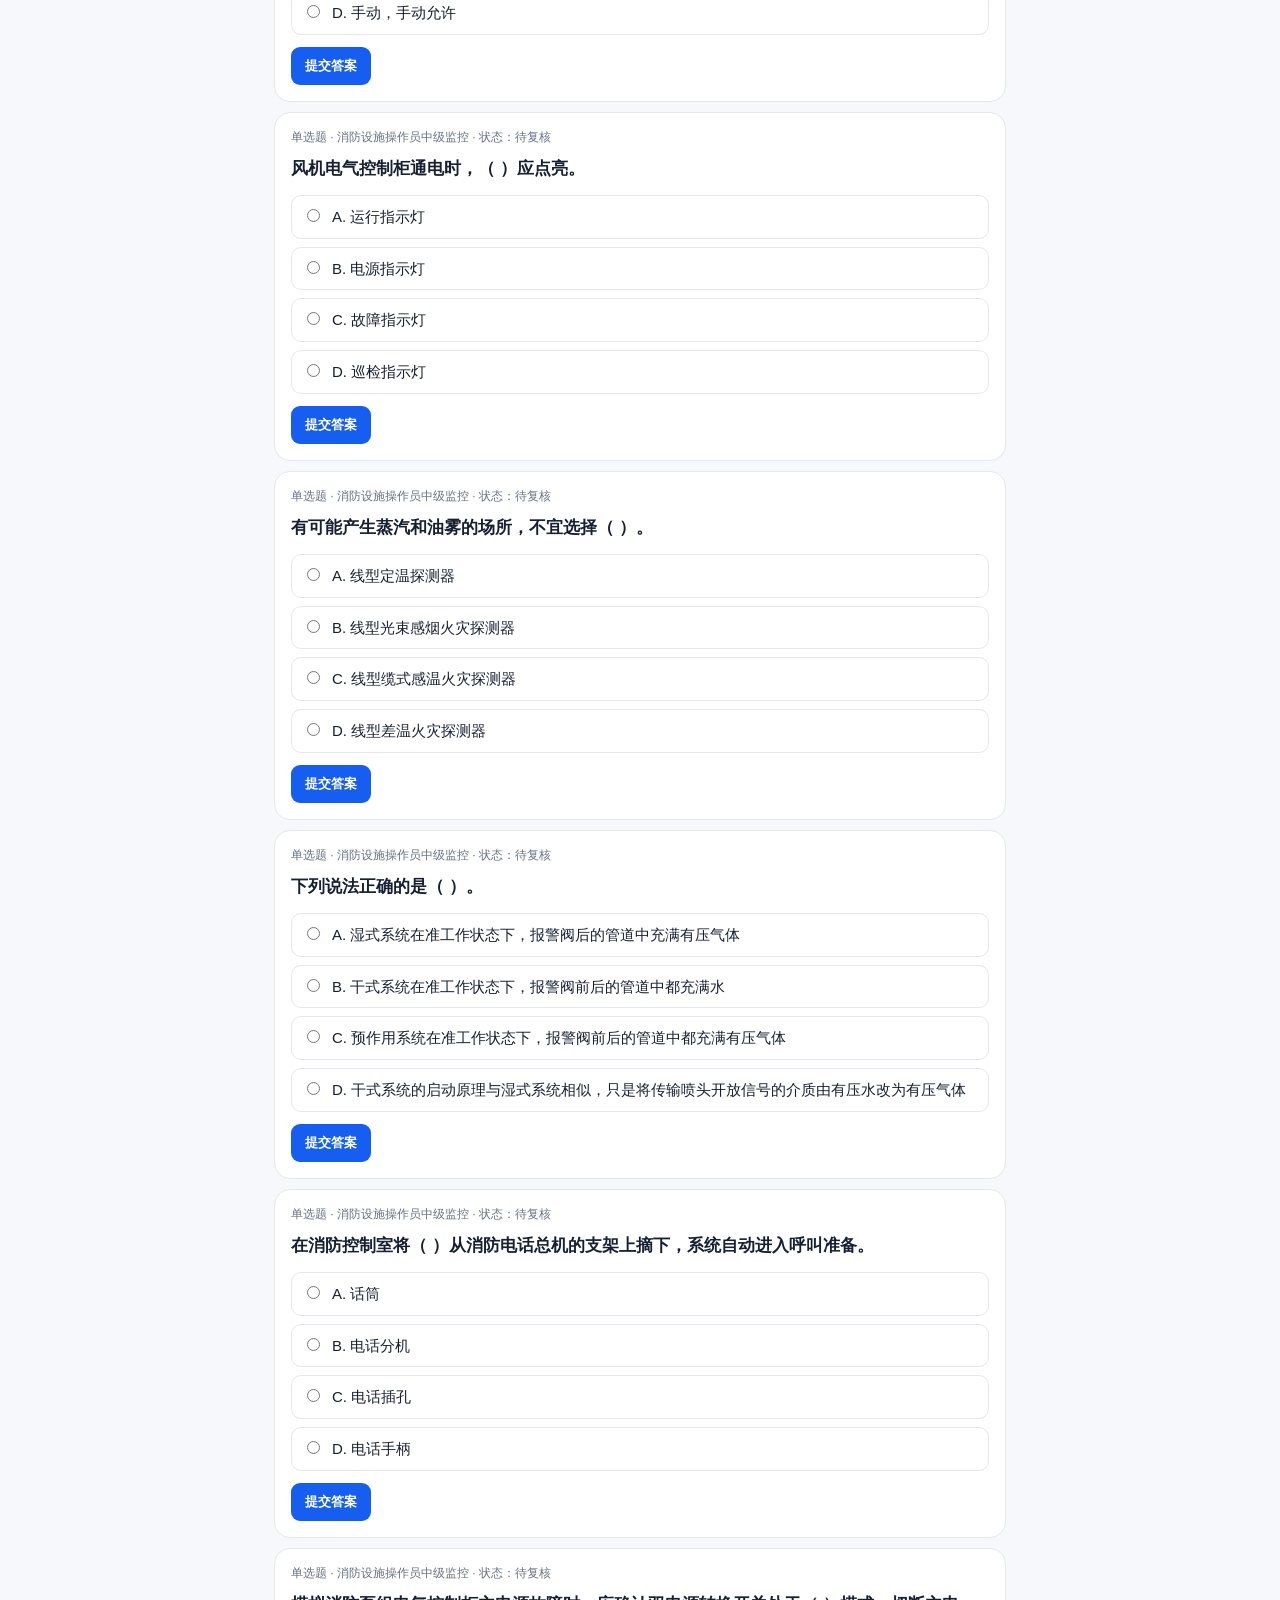
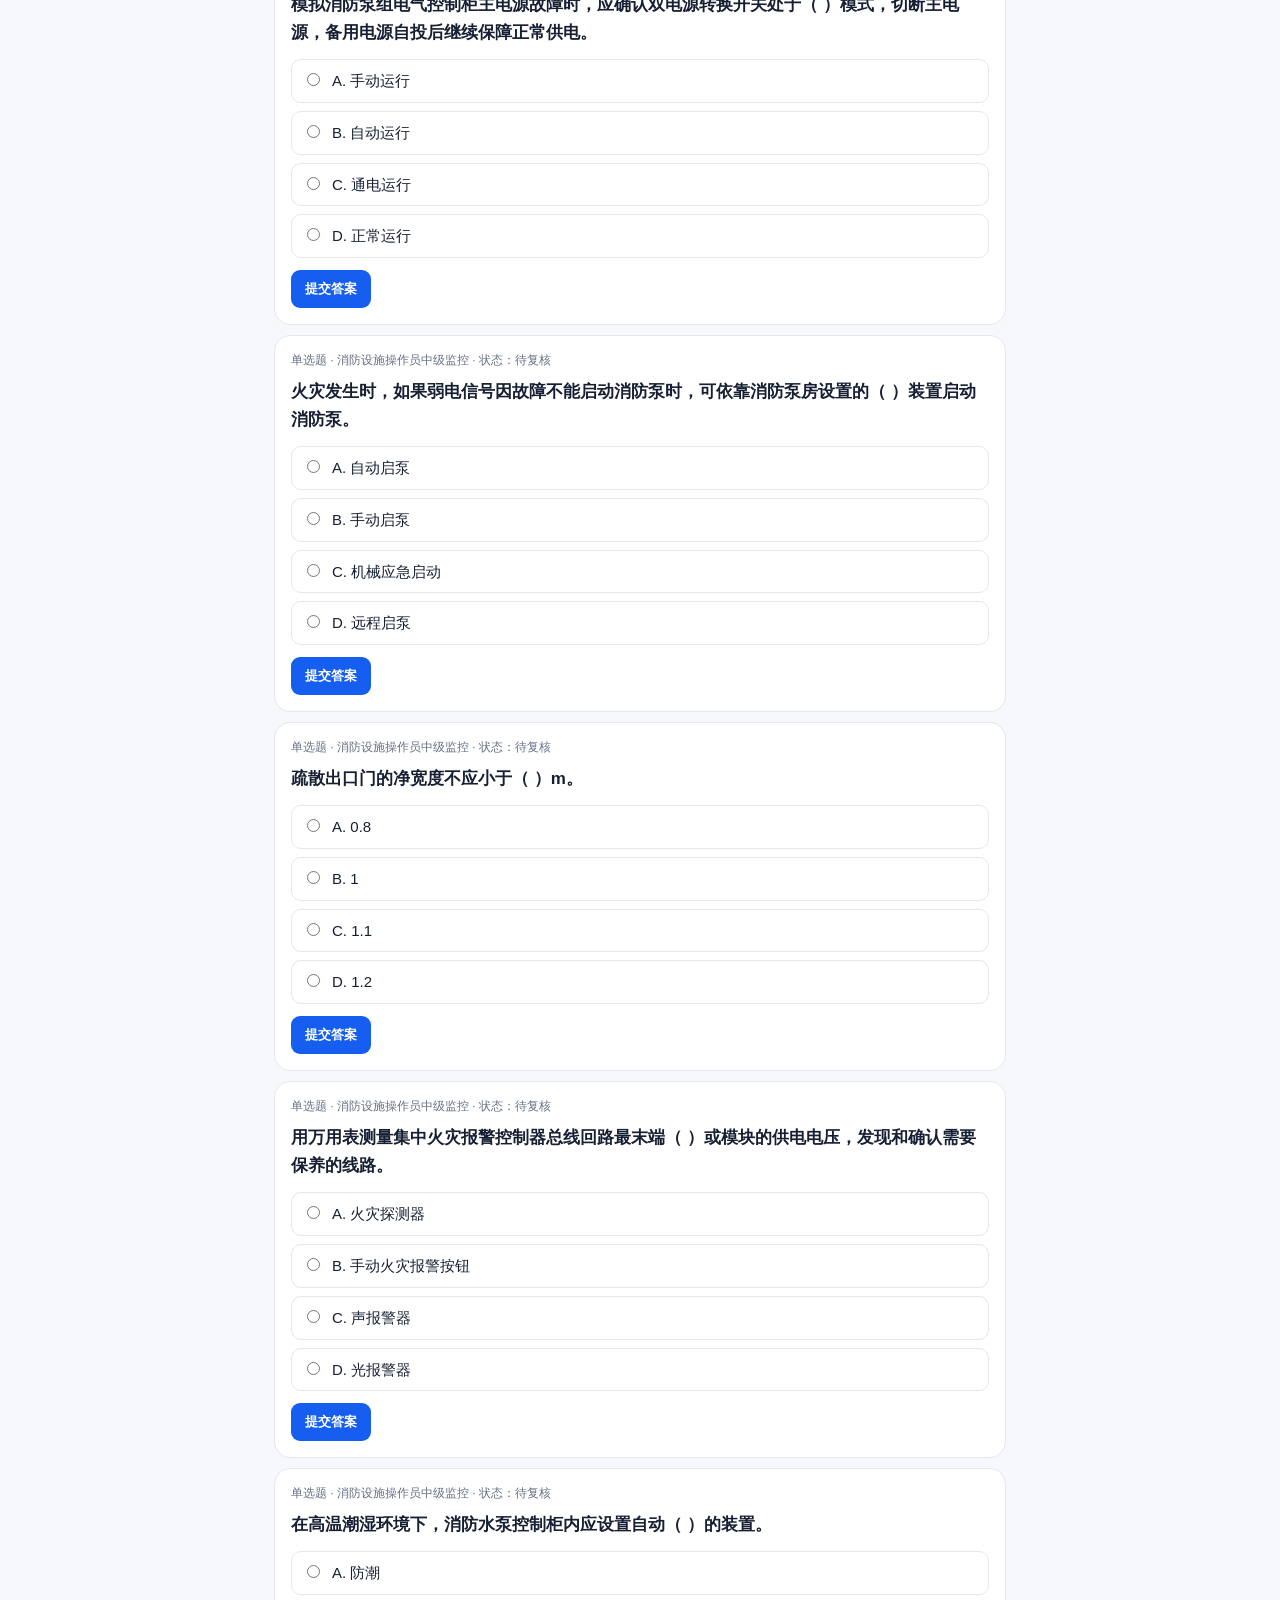
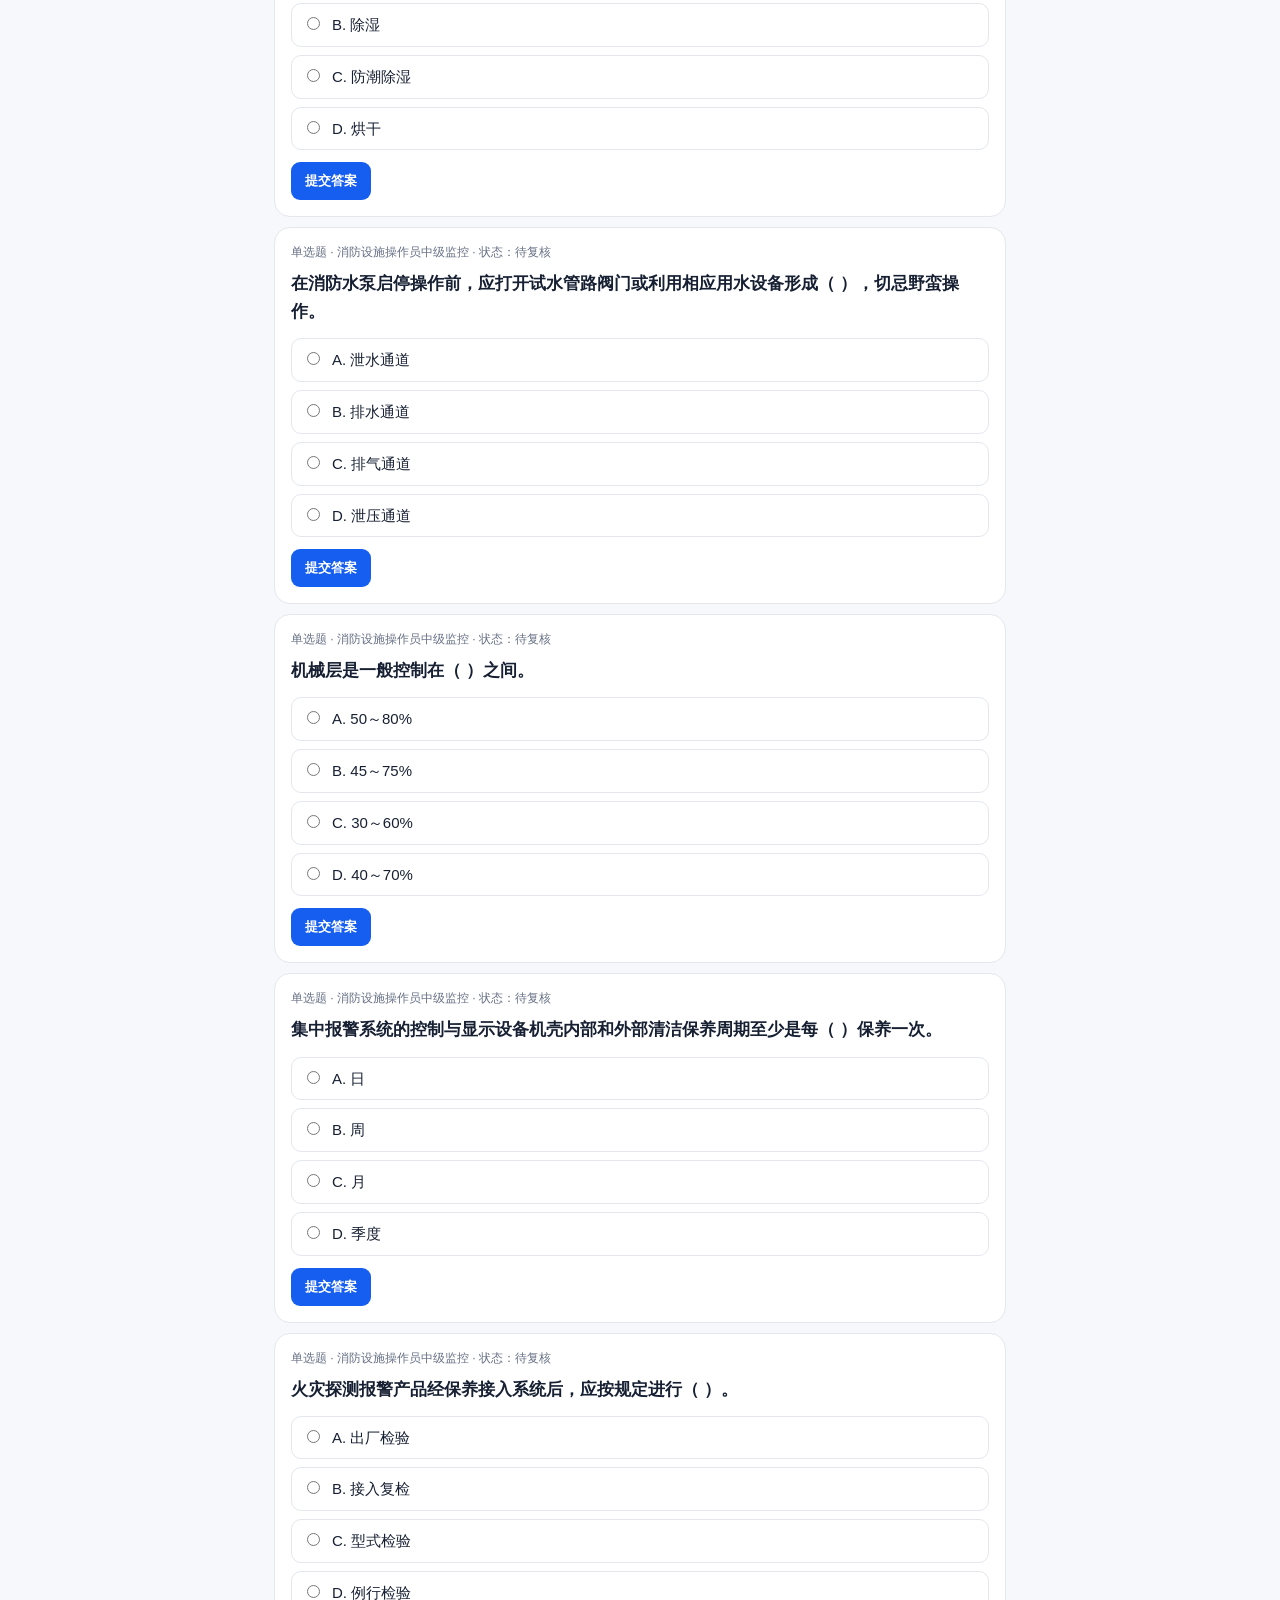
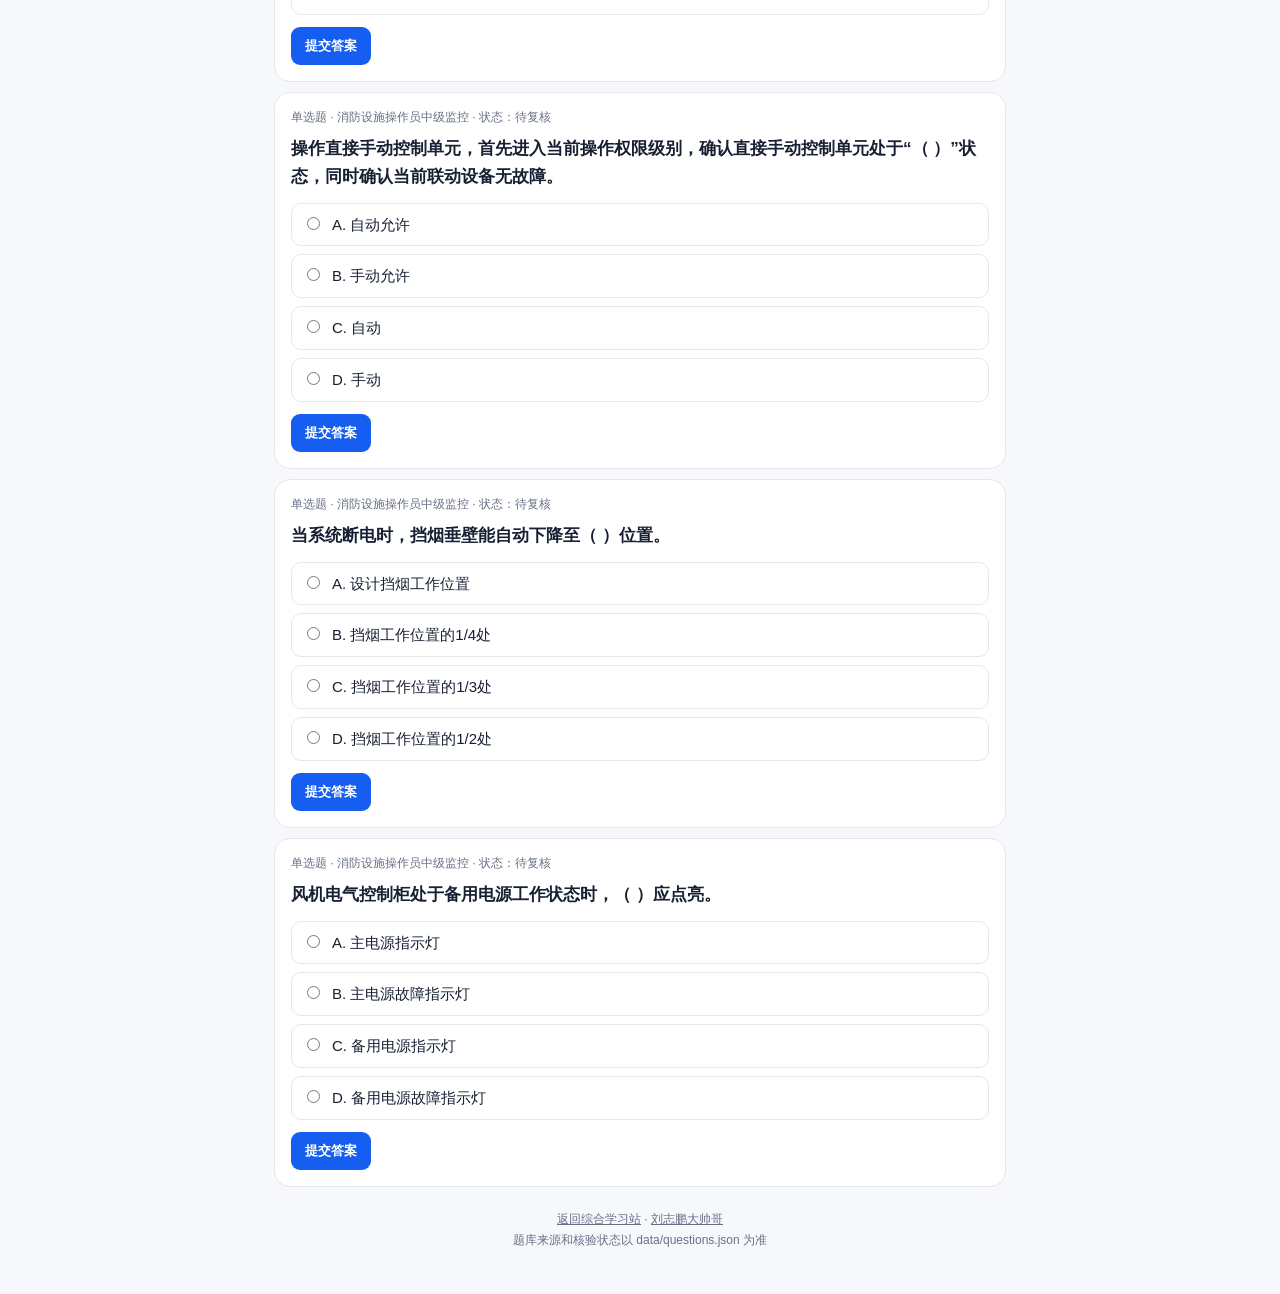
==== commit fcaa65de: "Import recorded fire questions with review safeguards" ====
--- a/index.html
+++ b/index.html
@@ -11,58 +11,29 @@
 <body>
 <div class="wrap">
 <header class="hero"><h1>智学消防</h1><p>消防设施操作员（中级监控）学习站<br>题库、错题记录和课程入口</p></header>
-<div class="notice" id="bankNotice" role="status">正在读取题库。待复核内容不能作为正式标准答案。</div>
+<div class="notice" id="notice">正在加载题库。待复核内容只能用于整理，不能视为正式标准答案。</div>
 <section class="stats" aria-label="题库统计"><div class="stat"><b id="allCount">0</b><span>全部</span></div><div class="stat"><b id="singleCount">0</b><span>单选</span></div><div class="stat"><b id="multipleCount">0</b><span>多选</span></div><div class="stat"><b id="judgeCount">0</b><span>判断</span></div></section>
 <nav class="tabs" aria-label="题型导航"><button class="active" data-filter="all">全部</button><button data-filter="single">单选题</button><button data-filter="multiple">多选题</button><button data-filter="judge">判断题</button><button data-filter="wrong">错题记录</button><button data-filter="videos">视频入口</button></nav>
 <main id="content"></main>
 <footer class="footer"><a href="https://2010153875qq.github.io/zhixue/">返回综合学习站</a> · <a href="liuzhipeng/">刘志鹏大帅哥</a><br>题库来源和核验状态以 data/questions.json 为准</footer>
 </div>
 <script>
-const wrongKey='zhixue-fire-wrong';let db={questions:[],videos:[]};let current='all';let wrong=new Set(JSON.parse(localStorage.getItem(wrongKey)||'[]'));
+const wrongKey='zhixue-fire-wrong';let db={questions:[],videos:[]};let current='all';let wrong=new Set();
+try{const saved=JSON.parse(localStorage.getItem(wrongKey)||'[]');if(Array.isArray(saved))wrong=new Set(saved.filter(id=>typeof id==='string'))}catch(e){/* 保留原有数据，不因损坏记录阻止题库加载 */}
 const labels={single:'单选题',multiple:'多选题',judge:'判断题'};
-function saveWrong(){localStorage.setItem(wrongKey,JSON.stringify([...wrong]))}
+function saveWrong(){try{localStorage.setItem(wrongKey,JSON.stringify([...wrong]));return true}catch(e){return false}}
 function esc(v){return String(v??'').replace(/[&<>"']/g,m=>({'&':'&amp;','<':'&lt;','>':'&gt;','"':'&quot;',"'":'&#39;'}[m]))}
-// Only explicitly verified questions with a usable answer can be graded.
-// This validates the data format, not whether a source answer is factually correct.
-function validatedAnswer(q){
-  if(!q||q.answerStatus!=='verified'||!['single','multiple','judge'].includes(q.type))return null;
-  if(!Array.isArray(q.options)||q.options.length<2||q.options.length>26||q.options.some(o=>typeof o!=='string'||!o.trim()))return null;
-  if(q.type==='judge'&&q.options.length!==2)return null;
-  const raw=Array.isArray(q.answer)?q.answer:[q.answer];
-  if(raw.some(a=>typeof a!=='string'))return null;
-  const answer=raw.map(a=>a.trim().toUpperCase());
-  if(!answer.length||new Set(answer).size!==answer.length)return null;
-  if(q.type==='multiple'?answer.length<2:answer.length!==1)return null;
-  if(answer.some(a=>!/^[A-Z]$/.test(a)||a.charCodeAt(0)-65>=q.options.length))return null;
-  return answer.sort();
-}
-function renderStats(){
-  for(const [id,n] of [['allCount',db.questions.length],['singleCount',db.questions.filter(q=>q.type==='single').length],['multipleCount',db.questions.filter(q=>q.type==='multiple').length],['judgeCount',db.questions.filter(q=>q.type==='judge').length]])document.getElementById(id).textContent=n;
-  const total=db.questions.length;
-  const gradable=db.questions.filter(q=>validatedAnswer(q)!==null).length;
-  document.getElementById('bankNotice').textContent=total
-    ? `已读取 ${total} 题；${gradable} 题具备判分条件，${total-gradable} 题待复核或数据有误。未核验题目不会自动判分。`
-    : '当前题库没有题目。导入真实题目后可练习；待复核内容不会自动判分。';
-}
-function render(){if(current==='videos')return renderVideos();let qs=current==='wrong'?db.questions.filter(q=>wrong.has(q.id)):current==='all'?db.questions:db.questions.filter(q=>q.type===current);const root=document.getElementById('content');if(!qs.length){root.innerHTML='<section class="panel empty"><strong>'+ (current==='wrong'?'暂无错题记录':'暂无可显示题目')+'</strong><p class="small">题库数据为空或当前分类还没有题目。导入后刷新页面即可读取。</p></section>';return}root.innerHTML=qs.map(q=>card(q)).join('');root.querySelectorAll('.question').forEach(el=>{el.querySelector('.submit').onclick=()=>check(el,db.questions.find(q=>q.id===el.dataset.id));el.querySelector('.mark').onclick=()=>{wrong.add(el.dataset.id);saveWrong();el.querySelector('.mark').textContent='已加入错题';}})}
-function card(q){const opts=(Array.isArray(q.options)?q.options:[]).map((o,i)=>`<label class="option"><input type="${q.type==='multiple'?'checkbox':'radio'}" name="q-${esc(q.id)}" value="${esc(String.fromCharCode(65+i))}"><span>${esc(o)}</span></label>`).join('');const state=validatedAnswer(q)!==null?'已标记核验':'待复核';return `<article class="question" data-id="${esc(q.id)}"><div class="meta">${esc(labels[q.type]||q.type||'未分类')} · ${esc(q.category||'消防学习')} · 状态：${state}</div><p class="qtext">${esc(q.question||'未填写题干')}</p><div class="options">${opts||'<span class="small">暂无选项</span>'}</div><div class="row" style="margin-top:12px"><button class="primary submit">提交答案</button><button class="ghost mark">加入错题</button></div><div class="result" hidden></div></article>`}
-function check(el,q){
-  const picked=[...el.querySelectorAll('input:checked')].map(x=>x.value).sort();
-  const correct=validatedAnswer(q);
-  const box=el.querySelector('.result');box.hidden=false;
-  if(correct===null){
-    box.className='result pending';
-    box.innerHTML='本题待复核或答案格式有误，暂不判定对错。'+(q&&q.reviewNote?'<br>'+esc(q.reviewNote):'');
-    return;
-  }
-  if(!picked.length){box.className='result pending';box.textContent='请先选择答案，再提交。';return}
-  const ok=JSON.stringify(picked)===JSON.stringify(correct);
-  box.className='result '+(ok?'ok':'bad');
-  box.innerHTML=(ok?'回答正确。':'回答不正确。')+' 标记的答案：'+esc(correct.join('、'))+(q.explanation?'<br>解析：'+esc(q.explanation):'');
-  if(!ok){wrong.add(q.id);saveWrong()}
-}
+function answerText(q){return Array.isArray(q.answer)?q.answer.join('、'):String(q.answer??'')}
+function optionsFor(q){return Array.isArray(q.options)&&q.options.length?q.options:q.type==='judge'?['A. 正确','B. 错误']:[]}
+function answerFor(q){if(q.type==='multiple'&&!Array.isArray(q.answer))return [];const a=Array.isArray(q.answer)?q.answer:typeof q.answer==='string'?[q.answer]:[];return a.map(x=>typeof x==='string'?x.trim().toUpperCase():'')}
+function scoreable(q){const opts=optionsFor(q),a=answerFor(q);return q.answerStatus==='verified'&&['single','multiple','judge'].includes(q.type)&&opts.length>=2&&opts.length<=26&&opts.every(o=>typeof o==='string'&&o.trim())&&a.length>=(q.type==='multiple'?2:1)&&(q.type==='multiple'||a.length===1)&&new Set(a).size===a.length&&a.every(x=>/^[A-Z]$/.test(x)&&x.charCodeAt(0)-65<opts.length)}
+function renderStats(){for(const [id,n] of [['allCount',db.questions.length],['singleCount',db.questions.filter(q=>q.type==='single').length],['multipleCount',db.questions.filter(q=>q.type==='multiple').length],['judgeCount',db.questions.filter(q=>q.type==='judge').length]])document.getElementById(id).textContent=n;const verified=db.questions.filter(scoreable).length;document.getElementById('notice').textContent='当前题库共 '+db.questions.length+' 题，其中 '+verified+' 题已核验可判分，'+(db.questions.length-verified)+' 题待复核。录屏参考答案和整理解析尚需核验，不能作为正式答案。'}
+function render(){if(current==='videos')return renderVideos();let qs=current==='wrong'?db.questions.filter(q=>wrong.has(q.id)&&scoreable(q)):current==='all'?db.questions:db.questions.filter(q=>q.type===current);const root=document.getElementById('content');if(!qs.length){root.innerHTML='<section class="panel empty"><strong>'+ (current==='wrong'?'暂无错题记录':'暂无可显示题目')+'</strong><p class="small">'+(current==='wrong'?'待复核题不判对错，不会自动加入错题。':'题库数据为空或当前分类还没有题目。导入后刷新页面即可读取。')+'</p></section>';return}root.innerHTML=qs.map(q=>card(q)).join('');root.querySelectorAll('.question').forEach(el=>{const q=db.questions.find(item=>item.id===el.dataset.id);el.querySelector('.submit').onclick=()=>check(el,q);const mark=el.querySelector('.mark');if(mark)mark.onclick=()=>{wrong.has(q.id)?wrong.delete(q.id):wrong.add(q.id);if(!saveWrong()){const box=el.querySelector('.result');box.hidden=false;box.className='result pending';box.textContent='浏览器未能保存错题记录，请检查浏览器设置。';return}if(current==='wrong')render();else mark.textContent=wrong.has(q.id)?'移出错题':'加入错题'}})}
+function card(q){const opts=optionsFor(q).map((o,i)=>`<label class="option"><input type="${q.type==='multiple'?'checkbox':'radio'}" name="q-${esc(q.id)}" value="${esc(String.fromCharCode(65+i))}"><span>${esc(o)}</span></label>`).join('');const ready=scoreable(q);const state=ready?'已核验':q.answerStatus==='verified'?'待复核（答案格式异常）':'待复核';return `<article class="question" data-id="${esc(q.id)}"><div class="meta">${esc(labels[q.type]||q.type||'未分类')} · ${esc(q.category||'消防学习')} · 状态：${state}</div><p class="qtext">${esc(q.question||'未填写题干')}</p><div class="options">${opts||'<span class="small">暂无选项</span>'}</div><div class="row" style="margin-top:12px"><button class="primary submit">提交答案</button>${ready?`<button class="ghost mark">${wrong.has(q.id)?'移出错题':'加入错题'}</button>`:''}</div><div class="result" hidden></div></article>`}
+function check(el,q){const picked=[...el.querySelectorAll('input:checked')].map(x=>x.value).sort();const box=el.querySelector('.result');box.hidden=false;if(!scoreable(q)){box.className='result pending';const recorded=Array.isArray(q.recordedAnswer)?q.recordedAnswer.join('、'):String(q.recordedAnswer??'');box.innerHTML='本题答案待复核，不能据此判定对错，也不会自动加入错题。'+(recorded?'<br>录屏记录的参考答案（待复核）：'+esc(recorded):'')+(q.reviewNote?'<br>'+esc(q.reviewNote):'')+(q.explanation?'<br>既有整理解析（待核验）：'+esc(q.explanation):'');return}if(!picked.length){box.className='result pending';box.textContent='请先选择答案。';return}const correct=answerFor(q).sort();const ok=JSON.stringify(picked)===JSON.stringify(correct);box.className='result '+(ok?'ok':'bad');box.innerHTML=(ok?'回答正确。':'回答不正确。')+' 已核验答案：'+esc(answerText(q))+(q.explanation?'<br>解析：'+esc(q.explanation):'');if(!ok){wrong.add(q.id);if(!saveWrong())box.innerHTML+='<br>浏览器未能保存错题记录，请检查浏览器设置。'}}
 function renderVideos(){const root=document.getElementById('content');const vs=db.videos||[];if(!vs.length){root.innerHTML='<section class="panel empty"><strong>暂无视频课程</strong><p class="small">videos/ 目录当前没有 MP4。上传后在 data/questions.json 的 videos 数组填写路径。</p></section>';return}root.innerHTML=vs.map(v=>`<article class="video"><strong>${esc(v.title||'未命名视频')}</strong><span class="small">${v.status==='not_uploaded'?'尚未上传视频文件':'课程入口'}</span>${v.status==='not_uploaded'?'':'<a href="'+esc(v.path||'#')+'">打开视频</a>'}</article>`).join('')}
 document.querySelectorAll('.tabs button').forEach(b=>b.onclick=()=>{document.querySelectorAll('.tabs button').forEach(x=>x.classList.remove('active'));b.classList.add('active');current=b.dataset.filter;render()});
-fetch('data/questions.json',{cache:'no-store'}).then(r=>r.ok?r.json():Promise.reject()).then(x=>{db=x||{};db.questions=Array.isArray(db.questions)?db.questions:[];db.videos=Array.isArray(db.videos)?db.videos:[];renderStats();render()}).catch(()=>{document.getElementById('bankNotice').textContent='题库加载失败，暂时无法确认题目数量。';for(const id of ['allCount','singleCount','multipleCount','judgeCount'])document.getElementById(id).textContent='—';document.getElementById('content').innerHTML='<section class="panel empty"><strong>题库文件加载失败</strong><p class="small">请确认 GitHub Pages 已发布 main 分支根目录，且 data/questions.json 路径存在。</p></section>'});
+fetch('data/questions.json',{cache:'no-store'}).then(r=>r.ok?r.json():Promise.reject()).then(x=>{db=x||{};db.questions=Array.isArray(db.questions)?db.questions:[];db.videos=Array.isArray(db.videos)?db.videos:[];renderStats();render()}).catch(()=>{document.getElementById('notice').textContent='题库文件加载失败，请检查网络和发布状态。';document.getElementById('content').innerHTML='<section class="panel empty"><strong>题库文件加载失败</strong><p class="small">请确认 GitHub Pages 已发布 main 分支根目录，且 data/questions.json 路径存在。</p></section>'});
 </script>
 </body></html>
+
